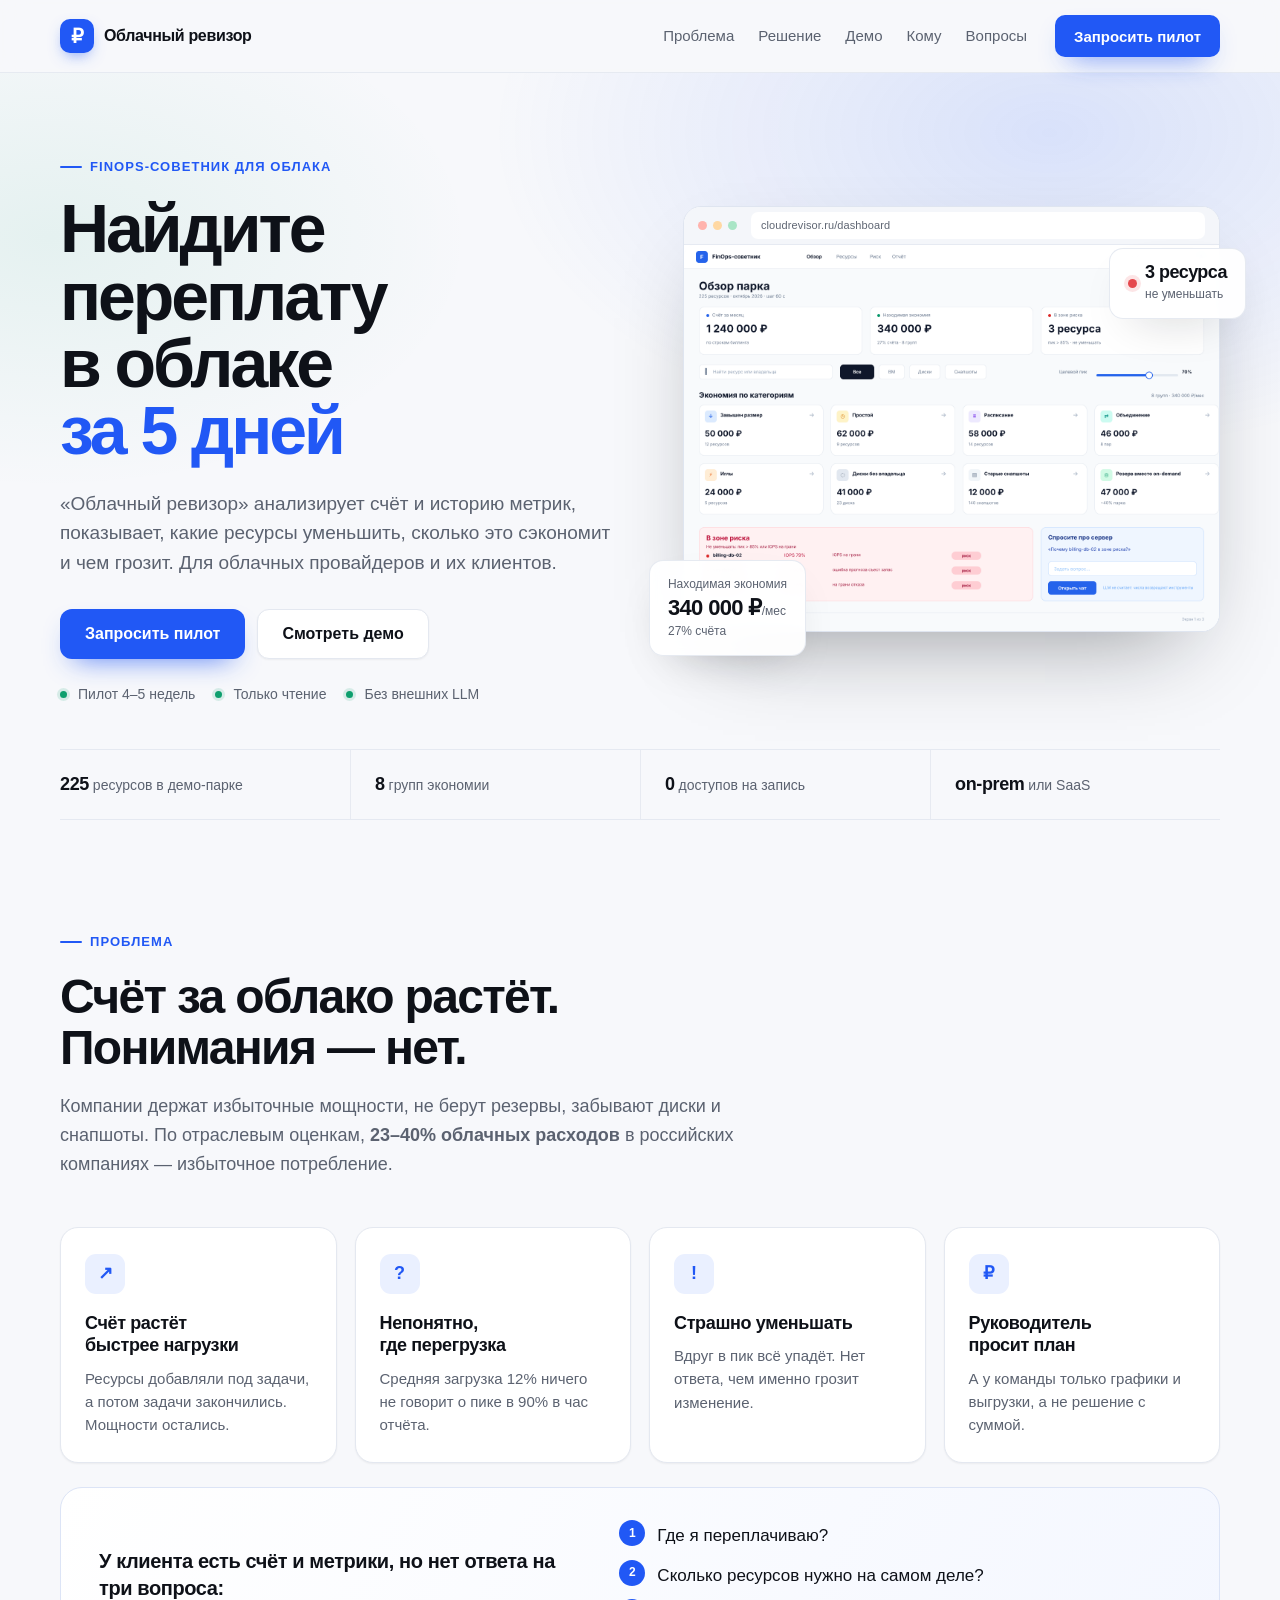
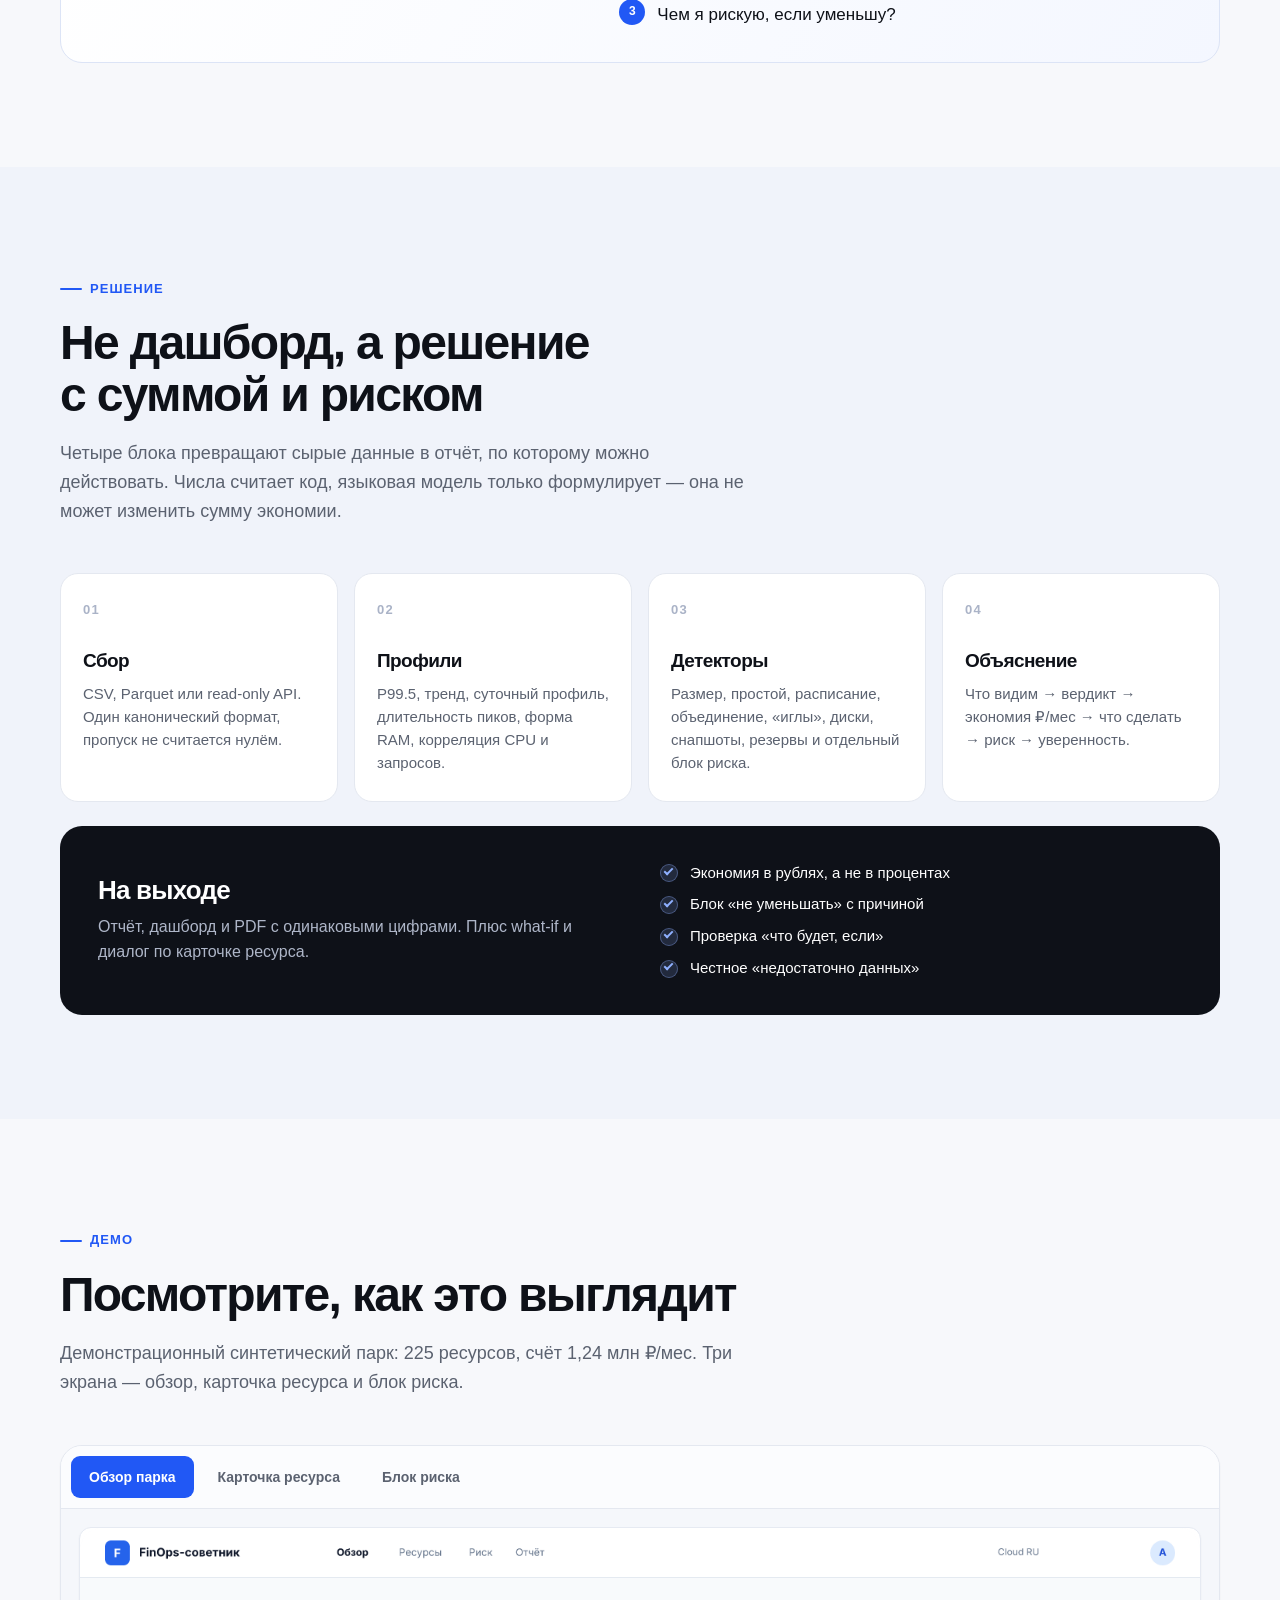
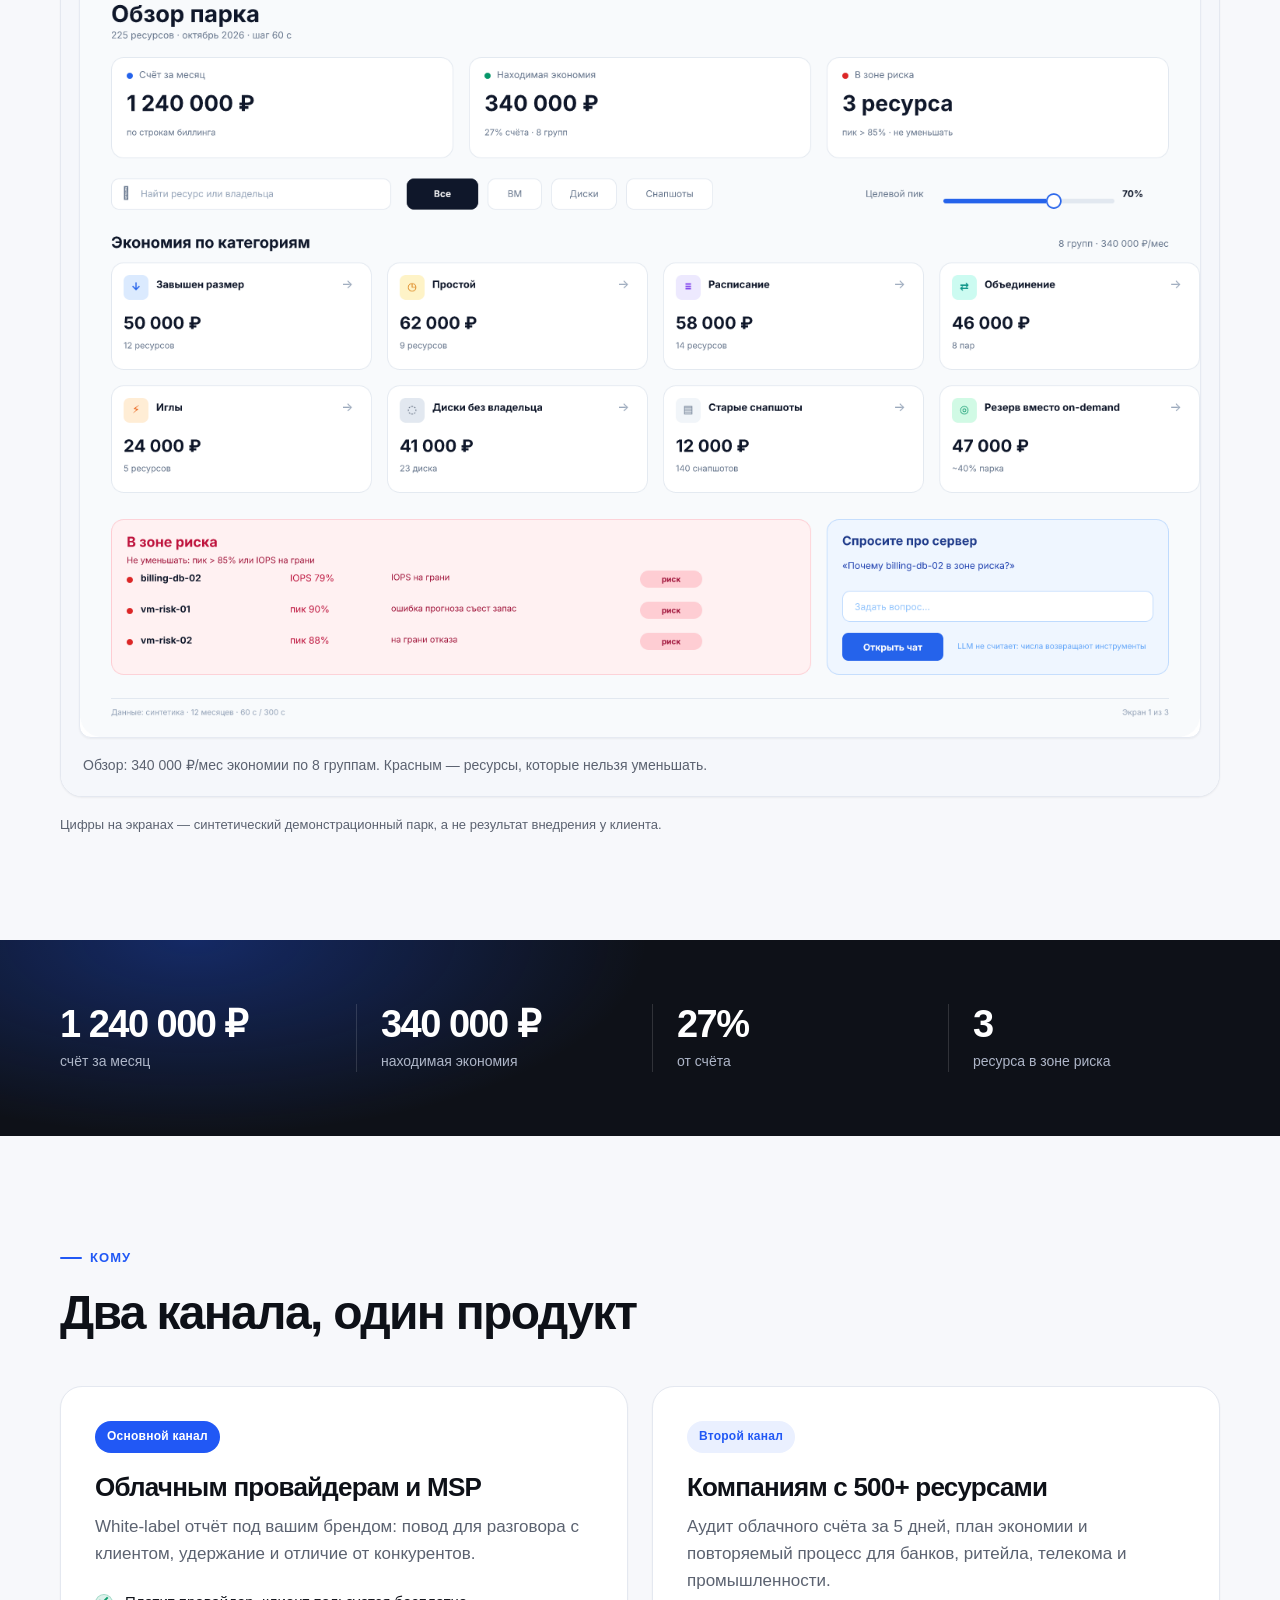
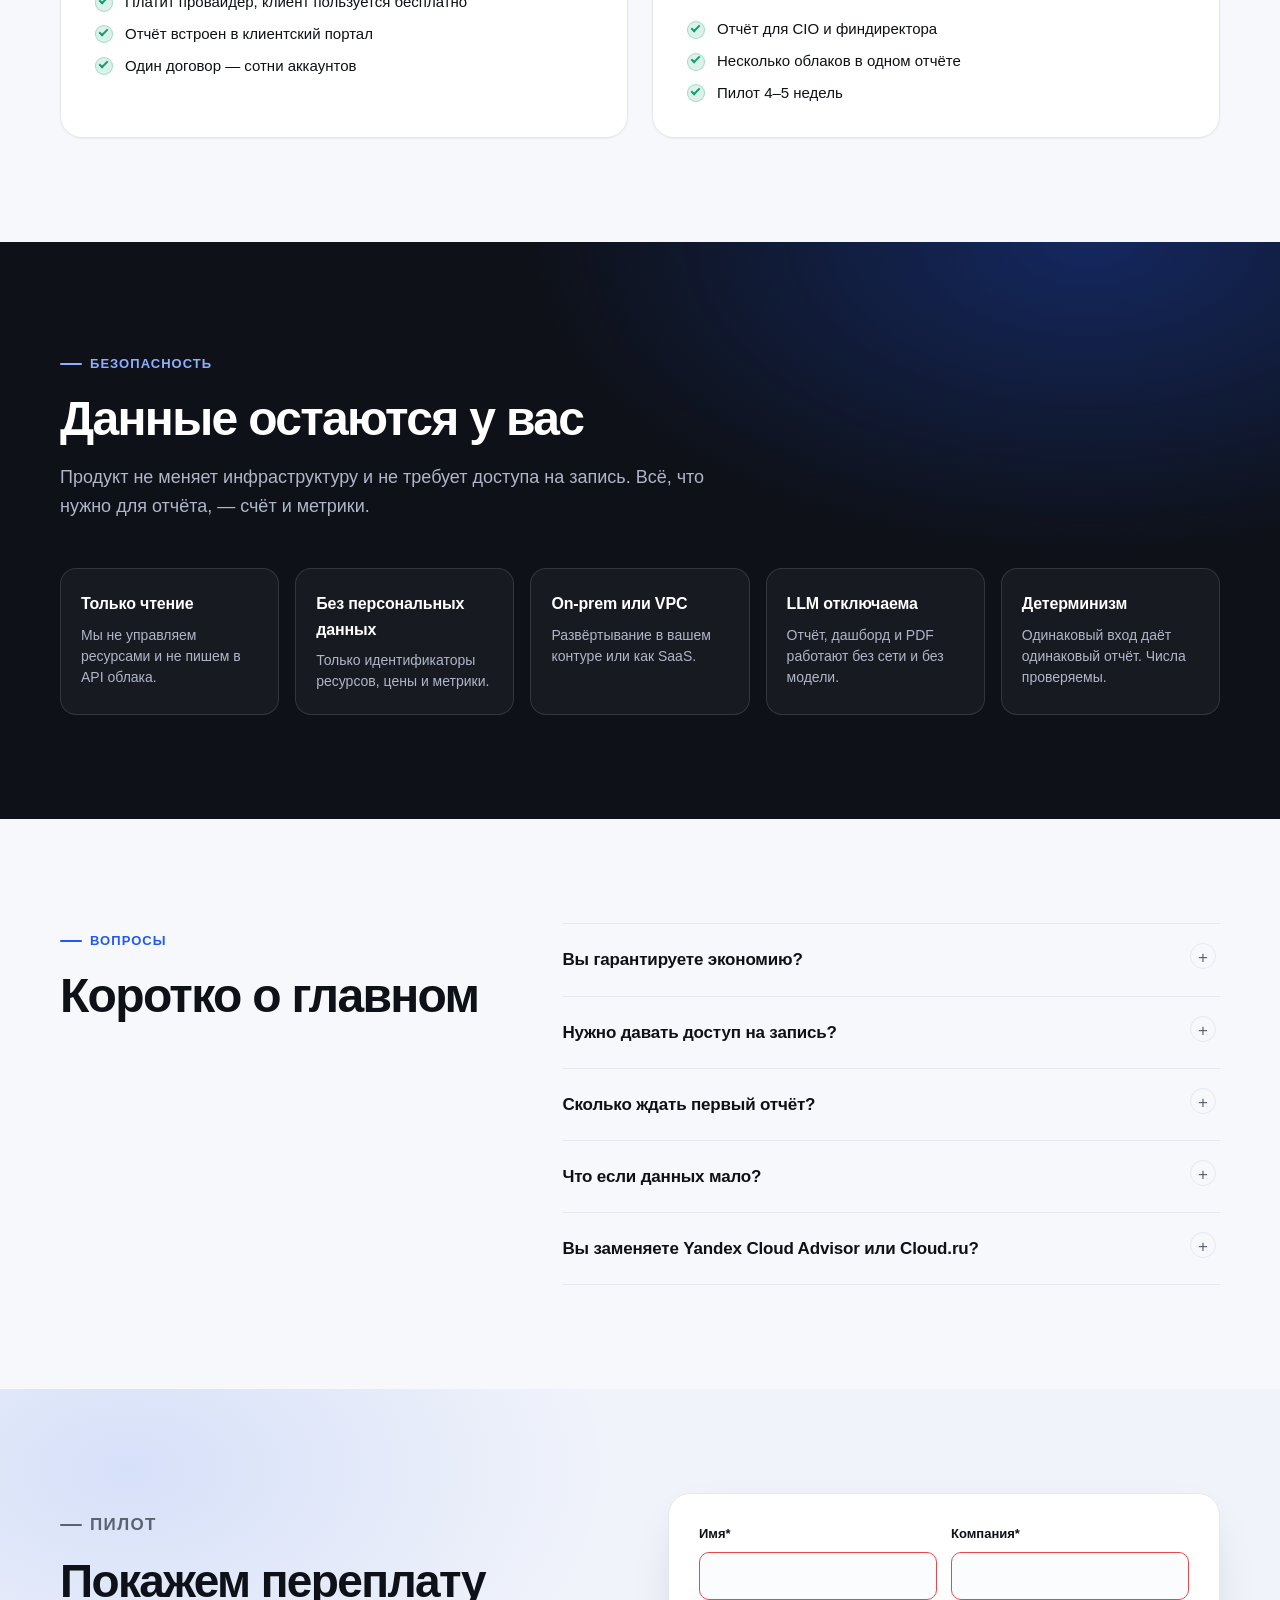
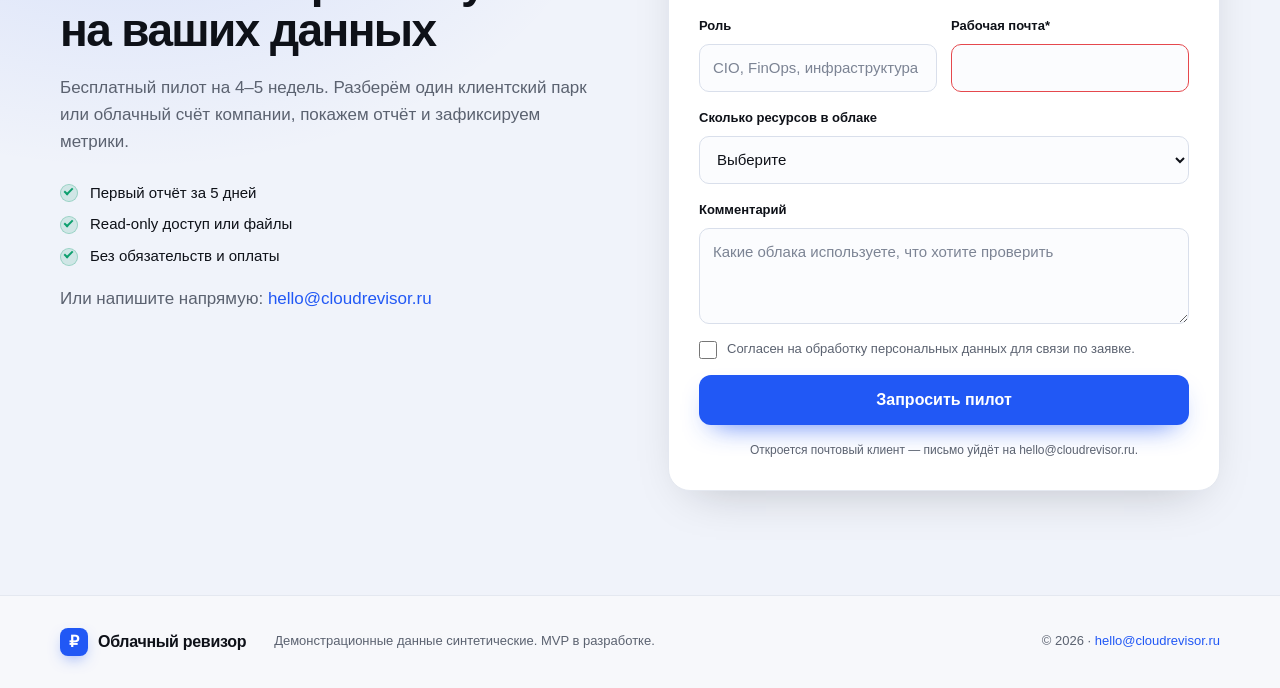
==== index.html @ 3484a67c "Publish CloudReview landing" ====
<!doctype html>
<html lang="ru">
<head>
  <meta charset="utf-8">
  <meta name="viewport" content="width=device-width, initial-scale=1">
  <title>Облачный ревизор — находим переплату в облаке за 5 дней</title>
  <meta name="description" content="FinOps-советник анализирует счёт и метрики: что уменьшить, сколько сэкономить и чем рискнуть. White-label для облачных провайдеров, аудит для компаний.">
  <meta name="theme-color" content="#2158F5">
  <meta property="og:type" content="website">
  <meta property="og:title" content="Облачный ревизор — переплата в облаке за 5 дней">
  <meta property="og:description" content="Анализируем счёт и метрики, показываем, какие ресурсы уменьшить, сколько это сэкономит и чем грозит.">
  <meta property="og:image" content="assets/dashboard.png">
  <meta property="og:locale" content="ru_RU">
  <link rel="icon" href="data:image/svg+xml,%3Csvg xmlns='http://www.w3.org/2000/svg' viewBox='0 0 64 64'%3E%3Crect width='64' height='64' rx='16' fill='%232158F5'/%3E%3Ctext x='32' y='45' font-family='Arial,sans-serif' font-size='38' font-weight='700' fill='white' text-anchor='middle'%3E%E2%82%BD%3C/text%3E%3C/svg%3E">
  <script>document.documentElement.classList.add("js");</script>
  <link rel="stylesheet" href="styles.css">
</head>
<body>
  <a class="skip" href="#main">Перейти к содержанию</a>

  <header class="header">
    <div class="container header__inner">
      <a class="brand" href="#top" aria-label="Облачный ревизор — на главную">
        <span class="brand__mark" aria-hidden="true">₽</span>
        <span class="brand__name">Облачный ревизор</span>
      </a>

      <nav class="nav" id="nav" aria-label="Основная навигация">
        <a href="#problem">Проблема</a>
        <a href="#solution">Решение</a>
        <a href="#demo">Демо</a>
        <a href="#who">Кому</a>
        <a href="#faq">Вопросы</a>
      </nav>

      <div class="header__actions">
        <a class="btn btn--primary btn--sm" href="#pilot">Запросить пилот</a>
        <button class="burger" type="button" aria-label="Открыть меню" aria-expanded="false" aria-controls="nav">
          <span></span><span></span><span></span>
        </button>
      </div>
    </div>
  </header>

  <main id="main">
    <section class="hero" id="top">
      <div class="container hero__grid">
        <div class="hero__copy reveal">
          <p class="eyebrow">FinOps-советник для облака</p>
          <h1>Найдите переплату в&nbsp;облаке <span class="accent">за 5 дней</span></h1>
          <p class="lead">«Облачный ревизор» анализирует счёт и историю метрик, показывает, какие ресурсы уменьшить, сколько это сэкономит и чем грозит. Для облачных провайдеров и их клиентов.</p>
          <div class="hero__actions">
            <a class="btn btn--primary" href="#pilot">Запросить пилот</a>
            <a class="btn btn--ghost" href="#demo">Смотреть демо</a>
          </div>
          <ul class="hero__meta">
            <li>Пилот 4–5 недель</li>
            <li>Только чтение</li>
            <li>Без внешних LLM</li>
          </ul>
        </div>

        <div class="hero__visual reveal">
          <div class="browser">
            <div class="browser__bar">
              <span class="browser__dots" aria-hidden="true"><i></i><i></i><i></i></span>
              <span class="browser__url">cloudrevisor.ru/dashboard</span>
            </div>
            <img src="assets/dashboard.png" alt="Дашборд: счёт 1 240 000 ₽, находимая экономия 340 000 ₽, 8 групп, 3 ресурса в зоне риска" width="1440" height="1040" fetchpriority="high">
          </div>
          <div class="float float--save" aria-hidden="true">
            <span>Находимая экономия</span>
            <strong>340 000 ₽<small>/мес</small></strong>
            <small>27% счёта</small>
          </div>
          <div class="float float--risk" aria-hidden="true">
            <span class="dot"></span>
            <strong>3 ресурса</strong>
            <small>не уменьшать</small>
          </div>
        </div>
      </div>

      <div class="container">
        <ul class="trust reveal">
          <li><strong>225</strong> ресурсов в демо-парке</li>
          <li><strong>8</strong> групп экономии</li>
          <li><strong>0</strong> доступов на запись</li>
          <li><strong>on-prem</strong> или SaaS</li>
        </ul>
      </div>
    </section>

    <section class="section" id="problem">
      <div class="container">
        <div class="section__head reveal">
          <p class="eyebrow">Проблема</p>
          <h2>Счёт за облако растёт. Понимания — нет.</h2>
          <p class="section__lead">Компании держат избыточные мощности, не берут резервы, забывают диски и снапшоты. По отраслевым оценкам, <strong>23–40% облачных расходов</strong> в российских компаниях — избыточное потребление.</p>
        </div>

        <div class="grid grid--4">
          <article class="card reveal">
            <span class="card__icon" aria-hidden="true">↗</span>
            <h3>Счёт растёт быстрее нагрузки</h3>
            <p>Ресурсы добавляли под задачи, а потом задачи закончились. Мощности остались.</p>
          </article>
          <article class="card reveal">
            <span class="card__icon" aria-hidden="true">?</span>
            <h3>Непонятно, где перегрузка</h3>
            <p>Средняя загрузка 12% ничего не говорит о пике в 90% в час отчёта.</p>
          </article>
          <article class="card reveal">
            <span class="card__icon" aria-hidden="true">!</span>
            <h3>Страшно уменьшать</h3>
            <p>Вдруг в пик всё упадёт. Нет ответа, чем именно грозит изменение.</p>
          </article>
          <article class="card reveal">
            <span class="card__icon" aria-hidden="true">₽</span>
            <h3>Руководитель просит план</h3>
            <p>А у команды только графики и выгрузки, а не решение с суммой.</p>
          </article>
        </div>

        <aside class="callout reveal">
          <p>У клиента есть счёт и метрики, но нет ответа на три вопроса:</p>
          <ol>
            <li>Где я переплачиваю?</li>
            <li>Сколько ресурсов нужно на самом деле?</li>
            <li>Чем я рискую, если уменьшу?</li>
          </ol>
        </aside>
      </div>
    </section>

    <section class="section section--tint" id="solution">
      <div class="container">
        <div class="section__head reveal">
          <p class="eyebrow">Решение</p>
          <h2>Не дашборд, а решение с суммой и риском</h2>
          <p class="section__lead">Четыре блока превращают сырые данные в отчёт, по которому можно действовать. Числа считает код, языковая модель только формулирует — она не может изменить сумму экономии.</p>
        </div>

        <ol class="flow">
          <li class="flow__item reveal">
            <span class="flow__num">01</span>
            <h3>Сбор</h3>
            <p>CSV, Parquet или read-only API. Один канонический формат, пропуск не считается нулём.</p>
          </li>
          <li class="flow__item reveal">
            <span class="flow__num">02</span>
            <h3>Профили</h3>
            <p>P99.5, тренд, суточный профиль, длительность пиков, форма RAM, корреляция CPU и запросов.</p>
          </li>
          <li class="flow__item reveal">
            <span class="flow__num">03</span>
            <h3>Детекторы</h3>
            <p>Размер, простой, расписание, объединение, «иглы», диски, снапшоты, резервы и отдельный блок риска.</p>
          </li>
          <li class="flow__item reveal">
            <span class="flow__num">04</span>
            <h3>Объяснение</h3>
            <p>Что видим → вердикт → экономия ₽/мес → что сделать → риск → уверенность.</p>
          </li>
        </ol>

        <div class="outcome reveal">
          <div>
            <h3>На выходе</h3>
            <p>Отчёт, дашборд и PDF с одинаковыми цифрами. Плюс what-if и диалог по карточке ресурса.</p>
          </div>
          <ul class="ticks">
            <li>Экономия в рублях, а не в процентах</li>
            <li>Блок «не уменьшать» с причиной</li>
            <li>Проверка «что будет, если»</li>
            <li>Честное «недостаточно данных»</li>
          </ul>
        </div>
      </div>
    </section>

    <section class="section" id="demo">
      <div class="container">
        <div class="section__head reveal">
          <p class="eyebrow">Демо</p>
          <h2>Посмотрите, как это выглядит</h2>
          <p class="section__lead">Демонстрационный синтетический парк: 225 ресурсов, счёт 1,24 млн ₽/мес. Три экрана — обзор, карточка ресурса и блок риска.</p>
        </div>

        <div class="tabs reveal">
          <div class="tabs__list" role="tablist" aria-label="Экраны демо">
            <button class="tabs__btn is-active" type="button" role="tab" aria-selected="true" aria-controls="panel-dashboard" id="tab-dashboard">Обзор парка</button>
            <button class="tabs__btn" type="button" role="tab" aria-selected="false" aria-controls="panel-card" id="tab-card" tabindex="-1">Карточка ресурса</button>
            <button class="tabs__btn" type="button" role="tab" aria-selected="false" aria-controls="panel-risk" id="tab-risk" tabindex="-1">Блок риска</button>
          </div>

          <div class="tabs__panel is-active" role="tabpanel" id="panel-dashboard" aria-labelledby="tab-dashboard">
            <img src="assets/dashboard.png" alt="Обзор парка: счёт, экономия по 8 категориям и зона риска" width="1440" height="1040">
            <p class="tabs__caption">Обзор: 340 000 ₽/мес экономии по 8 группам. Красным — ресурсы, которые нельзя уменьшать.</p>
          </div>
          <div class="tabs__panel" role="tabpanel" id="panel-card" aria-labelledby="tab-card" hidden>
            <img class="tabs__img--portrait" src="assets/resource-card.png" alt="Карточка ресурса: график загрузки, вердикт, экономия и проверка" width="720" height="1040">
            <p class="tabs__caption">Карточка: почему ресурс можно уменьшить, сколько это даст и что проверить перед изменением.</p>
          </div>
          <div class="tabs__panel" role="tabpanel" id="panel-risk" aria-labelledby="tab-risk" hidden>
            <img class="tabs__img--portrait" src="assets/risk.png" alt="Блок риска: три ресурса, которые нельзя уменьшать, с причинами" width="720" height="520">
            <p class="tabs__caption">Блок риска: три ресурса, которые трогать нельзя, и причина для каждого.</p>
          </div>
        </div>

        <p class="note reveal">Цифры на экранах — синтетический демонстрационный парк, а не результат внедрения у клиента.</p>
      </div>
    </section>

    <section class="stats" aria-label="Ключевые цифры демо-парка">
      <div class="container stats__grid">
        <div class="stat reveal"><strong>1 240 000 ₽</strong><span>счёт за месяц</span></div>
        <div class="stat reveal"><strong>340 000 ₽</strong><span>находимая экономия</span></div>
        <div class="stat reveal"><strong>27%</strong><span>от счёта</span></div>
        <div class="stat reveal"><strong>3</strong><span>ресурса в зоне риска</span></div>
      </div>
    </section>

    <section class="section" id="who">
      <div class="container">
        <div class="section__head reveal">
          <p class="eyebrow">Кому</p>
          <h2>Два канала, один продукт</h2>
        </div>

        <div class="grid grid--2">
          <article class="audience reveal">
            <span class="badge">Основной канал</span>
            <h3>Облачным провайдерам и MSP</h3>
            <p>White-label отчёт под вашим брендом: повод для разговора с клиентом, удержание и отличие от конкурентов.</p>
            <ul class="ticks">
              <li>Платит провайдер, клиент пользуется бесплатно</li>
              <li>Отчёт встроен в клиентский портал</li>
              <li>Один договор — сотни аккаунтов</li>
            </ul>
          </article>
          <article class="audience reveal">
            <span class="badge badge--soft">Второй канал</span>
            <h3>Компаниям с 500+ ресурсами</h3>
            <p>Аудит облачного счёта за 5 дней, план экономии и повторяемый процесс для банков, ритейла, телекома и промышленности.</p>
            <ul class="ticks">
              <li>Отчёт для CIO и финдиректора</li>
              <li>Несколько облаков в одном отчёте</li>
              <li>Пилот 4–5 недель</li>
            </ul>
          </article>
        </div>
      </div>
    </section>

    <section class="section section--dark" id="security">
      <div class="container">
        <div class="section__head reveal">
          <p class="eyebrow eyebrow--light">Безопасность</p>
          <h2>Данные остаются у вас</h2>
          <p class="section__lead">Продукт не меняет инфраструктуру и не требует доступа на запись. Всё, что нужно для отчёта, — счёт и метрики.</p>
        </div>
        <ul class="security">
          <li class="reveal"><strong>Только чтение</strong><span>Мы не управляем ресурсами и не пишем в API облака.</span></li>
          <li class="reveal"><strong>Без персональных данных</strong><span>Только идентификаторы ресурсов, цены и метрики.</span></li>
          <li class="reveal"><strong>On-prem или VPC</strong><span>Развёртывание в вашем контуре или как SaaS.</span></li>
          <li class="reveal"><strong>LLM отключаема</strong><span>Отчёт, дашборд и PDF работают без сети и без модели.</span></li>
          <li class="reveal"><strong>Детерминизм</strong><span>Одинаковый вход даёт одинаковый отчёт. Числа проверяемы.</span></li>
        </ul>
      </div>
    </section>

    <section class="section" id="faq">
      <div class="container faq">
        <div class="section__head reveal">
          <p class="eyebrow">Вопросы</p>
          <h2>Коротко о главном</h2>
        </div>
        <div class="faq__list">
          <details class="reveal">
            <summary>Вы гарантируете экономию?</summary>
            <p>Нет. Мы находим и обосновываем экономию, а решение и внедрение остаются за вами. На пилоте фиксируем, сколько рекомендаций реально внедрено.</p>
          </details>
          <details class="reveal">
            <summary>Нужно давать доступ на запись?</summary>
            <p>Нет. Минимальный пакет — счёт за 3+ месяца, CPU и RAM с шагом 5 минут за 30 дней, цены и часовой пояс. Доступ только на чтение.</p>
          </details>
          <details class="reveal">
            <summary>Сколько ждать первый отчёт?</summary>
            <p>5 рабочих дней после получения данных. Пилот с проверкой рекомендаций — 4–5 недель.</p>
          </details>
          <details class="reveal">
            <summary>Что если данных мало?</summary>
            <p>Система честно скажет «недостаточно данных» и запросит конкретные срезы. Пустой отчёт с красивыми цифрами мы не выдаём.</p>
          </details>
          <details class="reveal">
            <summary>Вы заменяете Yandex Cloud Advisor или Cloud.ru?</summary>
            <p>Нет. Мы работаем поверх нативных инструментов, умеем несколько облаков и отдаём провайдеру white-label слой решений.</p>
          </details>
        </div>
      </div>
    </section>

    <section class="section section--cta" id="pilot">
      <div class="container cta">
        <div class="cta__copy reveal">
          <p class="eyebrow">Пилот</p>
          <h2>Покажем переплату на ваших данных</h2>
          <p>Бесплатный пилот на 4–5 недель. Разберём один клиентский парк или облачный счёт компании, покажем отчёт и зафиксируем метрики.</p>
          <ul class="ticks">
            <li>Первый отчёт за 5 дней</li>
            <li>Read-only доступ или файлы</li>
            <li>Без обязательств и оплаты</li>
          </ul>
          <p class="cta__direct">Или напишите напрямую: <a href="mailto:hello@cloudrevisor.ru">hello@cloudrevisor.ru</a></p>
        </div>

        <form class="form reveal" id="pilot-form" novalidate>
          <div class="form__row">
            <label class="field">
              <span>Имя*</span>
              <input type="text" name="name" autocomplete="name" required>
            </label>
            <label class="field">
              <span>Компания*</span>
              <input type="text" name="company" autocomplete="organization" required>
            </label>
          </div>
          <div class="form__row">
            <label class="field">
              <span>Роль</span>
              <input type="text" name="role" autocomplete="organization-title" placeholder="CIO, FinOps, инфраструктура">
            </label>
            <label class="field">
              <span>Рабочая почта*</span>
              <input type="email" name="email" autocomplete="email" required>
            </label>
          </div>
          <label class="field">
            <span>Сколько ресурсов в облаке</span>
            <select name="resources">
              <option value="">Выберите</option>
              <option>до 100</option>
              <option>100–500</option>
              <option>500–2000</option>
              <option>2000+</option>
            </select>
          </label>
          <label class="field">
            <span>Комментарий</span>
            <textarea name="comment" rows="3" placeholder="Какие облака используете, что хотите проверить"></textarea>
          </label>
          <label class="consent">
            <input type="checkbox" name="consent" required>
            <span>Согласен на обработку персональных данных для связи по заявке.</span>
          </label>
          <button class="btn btn--primary btn--wide" type="submit">Запросить пилот</button>
          <p class="form__note" id="form-note" role="status">Откроется почтовый клиент — письмо уйдёт на hello@cloudrevisor.ru.</p>
        </form>
      </div>
    </section>
  </main>

  <footer class="footer">
    <div class="container footer__inner">
      <a class="brand brand--footer" href="#top">
        <span class="brand__mark" aria-hidden="true">₽</span>
        <span class="brand__name">Облачный ревизор</span>
      </a>
      <p class="footer__note">Демонстрационные данные синтетические. MVP в разработке.</p>
      <p class="footer__copy">© 2026 · <a href="mailto:hello@cloudrevisor.ru">hello@cloudrevisor.ru</a></p>
    </div>
  </footer>

  <script src="app.js" defer></script>
</body>
</html>
---- styles.css ----
:root {
  --blue: #2158f5;
  --blue-2: #1743c4;
  --blue-soft: #eaf0ff;
  --ink: #0e1118;
  --muted: #5b6270;
  --line: #e4e8f0;
  --bg: #f7f8fb;
  --surface: #ffffff;
  --green: #0e9f6e;
  --red: #e5484d;
  --amber: #f5a524;
  --radius: 18px;
  --shadow-sm: 0 1px 2px rgba(14, 17, 24, 0.05);
  --shadow: 0 18px 48px -24px rgba(14, 17, 24, 0.28);
  --shadow-lg: 0 40px 90px -40px rgba(14, 17, 24, 0.45);
  --container: 1160px;
}

*,
*::before,
*::after {
  box-sizing: border-box;
}

html {
  scroll-behavior: smooth;
  scroll-padding-top: 92px;
}

body {
  margin: 0;
  background: var(--bg);
  color: var(--ink);
  font-family: "Inter", -apple-system, BlinkMacSystemFont, "Segoe UI", Roboto, "Helvetica Neue", Arial, sans-serif;
  font-size: 17px;
  line-height: 1.6;
  -webkit-font-smoothing: antialiased;
  text-rendering: optimizeLegibility;
}

img {
  max-width: 100%;
  height: auto;
  display: block;
}

a {
  color: var(--blue);
  text-decoration: none;
}

a:hover {
  text-decoration: underline;
}

h1,
h2,
h3 {
  margin: 0;
  font-weight: 700;
  letter-spacing: -0.03em;
  line-height: 1.08;
  text-wrap: balance;
}

p {
  margin: 0;
}

ul,
ol {
  margin: 0;
  padding: 0;
  list-style: none;
}

.container {
  width: min(var(--container), calc(100% - 48px));
  margin-inline: auto;
}

.skip {
  position: absolute;
  left: -9999px;
  top: 12px;
  z-index: 100;
  padding: 10px 16px;
  background: var(--ink);
  color: #fff;
  border-radius: 10px;
}

.skip:focus {
  left: 12px;
}

/* Header */

.header {
  position: sticky;
  top: 0;
  z-index: 50;
  background: rgba(247, 248, 251, 0.82);
  border-bottom: 1px solid rgba(228, 232, 240, 0.9);
  backdrop-filter: blur(14px);
  -webkit-backdrop-filter: blur(14px);
}

.header__inner {
  display: flex;
  align-items: center;
  gap: 28px;
  min-height: 72px;
}

.header.is-scrolled {
  background: rgba(247, 248, 251, 0.96);
  box-shadow: 0 10px 30px -26px rgba(14, 17, 24, 0.5);
}

.brand {
  display: inline-flex;
  align-items: center;
  gap: 10px;
  color: var(--ink);
  font-weight: 700;
  letter-spacing: -0.02em;
  white-space: nowrap;
}

.brand:hover {
  text-decoration: none;
}

.brand__mark {
  display: grid;
  place-items: center;
  width: 34px;
  height: 34px;
  border-radius: 10px;
  background: var(--blue);
  color: #fff;
  font-size: 20px;
  font-weight: 700;
  line-height: 1;
  box-shadow: 0 6px 16px -6px rgba(33, 88, 245, 0.7);
}

.brand__name {
  font-size: 16px;
}

.nav {
  display: flex;
  align-items: center;
  gap: 24px;
  margin-left: auto;
  font-size: 15px;
}

.nav a {
  color: var(--muted);
  font-weight: 500;
}

.nav a:hover {
  color: var(--ink);
  text-decoration: none;
}

.header__actions {
  display: flex;
  align-items: center;
  gap: 12px;
}

.burger {
  display: none;
  width: 42px;
  height: 42px;
  padding: 11px 10px;
  border: 1px solid var(--line);
  border-radius: 11px;
  background: var(--surface);
  cursor: pointer;
}

.burger span {
  display: block;
  height: 2px;
  margin: 4px 0;
  background: var(--ink);
  border-radius: 2px;
  transition: transform 0.2s ease, opacity 0.2s ease;
}

.burger[aria-expanded="true"] span:nth-child(1) {
  transform: translateY(6px) rotate(45deg);
}

.burger[aria-expanded="true"] span:nth-child(2) {
  opacity: 0;
}

.burger[aria-expanded="true"] span:nth-child(3) {
  transform: translateY(-6px) rotate(-45deg);
}

/* Buttons */

.btn {
  display: inline-flex;
  align-items: center;
  justify-content: center;
  gap: 8px;
  min-height: 50px;
  padding: 0 24px;
  border: 1px solid transparent;
  border-radius: 12px;
  font: inherit;
  font-weight: 600;
  font-size: 16px;
  line-height: 1;
  cursor: pointer;
  transition: transform 0.15s ease, background 0.15s ease, box-shadow 0.15s ease, border-color 0.15s ease;
}

.btn:hover {
  text-decoration: none;
  transform: translateY(-1px);
}

.btn:active {
  transform: translateY(0);
}

.btn--primary {
  background: var(--blue);
  color: #fff;
  box-shadow: 0 12px 28px -14px rgba(33, 88, 245, 0.9);
}

.btn--primary:hover {
  background: var(--blue-2);
}

.btn--ghost {
  background: var(--surface);
  border-color: var(--line);
  color: var(--ink);
  box-shadow: var(--shadow-sm);
}

.btn--ghost:hover {
  border-color: #c9d1e2;
}

.btn--sm {
  min-height: 42px;
  padding: 0 18px;
  font-size: 15px;
  border-radius: 10px;
}

.btn--wide {
  width: 100%;
}

/* Hero */

.hero {
  position: relative;
  overflow: hidden;
  padding: 76px 0 0;
  background:
    radial-gradient(900px 520px at 82% 8%, rgba(33, 88, 245, 0.14), transparent 62%),
    radial-gradient(700px 420px at 4% 22%, rgba(14, 159, 110, 0.08), transparent 60%);
}

.hero__grid {
  display: grid;
  grid-template-columns: 1.02fr 0.98fr;
  gap: 64px;
  align-items: center;
}

.eyebrow {
  display: inline-flex;
  align-items: center;
  gap: 8px;
  margin-bottom: 18px;
  color: var(--blue);
  font-size: 13px;
  font-weight: 700;
  letter-spacing: 0.08em;
  text-transform: uppercase;
}

.eyebrow::before {
  content: "";
  width: 22px;
  height: 2px;
  background: currentColor;
  border-radius: 2px;
}

.eyebrow--light {
  color: #8fb0ff;
}

.hero h1 {
  font-size: clamp(42px, 5.6vw, 68px);
  letter-spacing: -0.045em;
  line-height: 0.99;
}

.accent {
  color: var(--blue);
}

.lead {
  max-width: 560px;
  margin-top: 24px;
  color: var(--muted);
  font-size: 19px;
  line-height: 1.55;
}

.hero__actions {
  display: flex;
  flex-wrap: wrap;
  gap: 12px;
  margin-top: 32px;
}

.hero__meta {
  display: flex;
  flex-wrap: wrap;
  gap: 8px 20px;
  margin-top: 24px;
  color: var(--muted);
  font-size: 14px;
}

.hero__meta li {
  position: relative;
  padding-left: 18px;
}

.hero__meta li::before {
  content: "";
  position: absolute;
  left: 0;
  top: 0.55em;
  width: 7px;
  height: 7px;
  border-radius: 50%;
  background: var(--green);
  box-shadow: 0 0 0 3px rgba(14, 159, 110, 0.14);
}

.hero__visual {
  position: relative;
  padding: 12px 0 28px;
}

.browser {
  position: relative;
  overflow: hidden;
  border: 1px solid #dfe5f0;
  border-radius: 18px;
  background: #fff;
  box-shadow: var(--shadow-lg);
}

.browser__bar {
  display: flex;
  align-items: center;
  gap: 14px;
  height: 38px;
  padding: 0 14px;
  background: #f4f6fa;
  border-bottom: 1px solid #e6eaf2;
}

.browser__dots {
  display: flex;
  gap: 6px;
}

.browser__dots i {
  width: 9px;
  height: 9px;
  border-radius: 50%;
  background: #d5dbe8;
}

.browser__dots i:first-child {
  background: #ffb3ad;
}

.browser__dots i:nth-child(2) {
  background: #ffd8a3;
}

.browser__dots i:nth-child(3) {
  background: #a9e5c6;
}

.browser__url {
  flex: 1;
  padding: 5px 10px;
  border-radius: 7px;
  background: #fff;
  color: #5f6673;
  font-size: 11px;
  letter-spacing: 0.01em;
}

.browser img {
  width: 100%;
}

.float {
  position: absolute;
  display: grid;
  gap: 2px;
  padding: 14px 18px;
  border: 1px solid rgba(228, 232, 240, 0.9);
  border-radius: 14px;
  background: rgba(255, 255, 255, 0.94);
  box-shadow: var(--shadow);
  backdrop-filter: blur(8px);
  animation: float 7s ease-in-out infinite;
}

.float span {
  color: var(--muted);
  font-size: 12px;
  font-weight: 500;
}

.float strong {
  font-size: 22px;
  letter-spacing: -0.03em;
  line-height: 1.1;
}

.float strong small {
  color: var(--muted);
  font-size: 12px;
  font-weight: 500;
  letter-spacing: 0;
}

.float > small {
  color: var(--muted);
  font-size: 12px;
}

.float--save {
  left: -34px;
  bottom: 4px;
}

.float--risk {
  top: 54px;
  right: -26px;
  grid-template-columns: auto 1fr;
  align-items: center;
  gap: 2px 8px;
  animation-delay: -3.5s;
}

.float--risk .dot {
  grid-row: span 2;
  width: 9px;
  height: 9px;
  border-radius: 50%;
  background: var(--red);
  box-shadow: 0 0 0 4px rgba(229, 72, 77, 0.14);
}

.float--risk strong {
  font-size: 18px;
}

@keyframes float {
  0%,
  100% {
    transform: translateY(0);
  }
  50% {
    transform: translateY(-9px);
  }
}

.trust {
  display: grid;
  grid-template-columns: repeat(4, 1fr);
  margin-top: 44px;
  border-top: 1px solid rgba(228, 232, 240, 0.9);
  border-bottom: 1px solid rgba(228, 232, 240, 0.9);
}

.trust li {
  padding: 20px 20px 20px 0;
  color: var(--muted);
  font-size: 14px;
}

.trust li + li {
  padding-left: 24px;
  border-left: 1px solid rgba(228, 232, 240, 0.9);
}

.trust strong {
  color: var(--ink);
  font-size: 18px;
  letter-spacing: -0.02em;
}

/* Sections */

.section {
  padding: 104px 0;
}

.section--tint {
  background: #f0f3fa;
}

.section__head {
  max-width: 760px;
  margin-bottom: 48px;
}

.section__head h2 {
  font-size: clamp(32px, 4vw, 48px);
  letter-spacing: -0.035em;
}

.section__lead {
  max-width: 700px;
  margin-top: 18px;
  color: var(--muted);
  font-size: 18px;
}

.grid {
  display: grid;
  gap: 18px;
}

.grid--4 {
  grid-template-columns: repeat(4, 1fr);
}

.grid--2 {
  grid-template-columns: repeat(2, 1fr);
  gap: 24px;
}

.card {
  padding: 26px 24px;
  border: 1px solid var(--line);
  border-radius: var(--radius);
  background: var(--surface);
  box-shadow: var(--shadow-sm);
}

.card__icon {
  display: grid;
  place-items: center;
  width: 40px;
  height: 40px;
  margin-bottom: 18px;
  border-radius: 11px;
  background: var(--blue-soft);
  color: var(--blue);
  font-size: 18px;
  font-weight: 700;
}

.card h3 {
  font-size: 18px;
  letter-spacing: -0.02em;
  line-height: 1.25;
}

.card p {
  margin-top: 10px;
  color: var(--muted);
  font-size: 15px;
  line-height: 1.55;
}

.callout {
  display: grid;
  grid-template-columns: 1fr 1.15fr;
  gap: 32px;
  align-items: center;
  margin-top: 24px;
  padding: 34px 38px;
  border: 1px solid #dce4f6;
  border-radius: 22px;
  background: linear-gradient(120deg, #fff 0%, #f4f7ff 100%);
}

.callout p {
  font-size: 20px;
  font-weight: 600;
  letter-spacing: -0.02em;
  line-height: 1.35;
}

.callout ol {
  display: grid;
  gap: 12px;
  counter-reset: q;
}

.callout li {
  position: relative;
  padding-left: 38px;
  color: var(--ink);
  font-size: 17px;
}

.callout li::before {
  counter-increment: q;
  content: counter(q);
  position: absolute;
  left: 0;
  top: -2px;
  display: grid;
  place-items: center;
  width: 26px;
  height: 26px;
  border-radius: 50%;
  background: var(--blue);
  color: #fff;
  font-size: 12px;
  font-weight: 700;
}

/* Flow */

.flow {
  display: grid;
  grid-template-columns: repeat(4, 1fr);
  gap: 16px;
  counter-reset: step;
}

.flow__item {
  position: relative;
  padding: 26px 22px;
  border: 1px solid var(--line);
  border-radius: var(--radius);
  background: var(--surface);
}

.flow__num {
  display: block;
  margin-bottom: 30px;
  color: #aab3c7;
  font-size: 13px;
  font-weight: 700;
  letter-spacing: 0.1em;
}

.flow__item h3 {
  font-size: 19px;
}

.flow__item p {
  margin-top: 10px;
  color: var(--muted);
  font-size: 15px;
  line-height: 1.55;
}

.outcome {
  display: grid;
  grid-template-columns: 1fr 1fr;
  gap: 40px;
  align-items: center;
  margin-top: 24px;
  padding: 36px 38px;
  border-radius: 22px;
  background: var(--ink);
  color: #fff;
}

.outcome h3 {
  font-size: 26px;
}

.outcome p {
  margin-top: 10px;
  color: #aeb6c8;
  font-size: 16px;
}

.ticks {
  display: grid;
  gap: 10px;
}

.ticks li {
  position: relative;
  padding-left: 30px;
  font-size: 15px;
  line-height: 1.45;
}

.ticks li::before {
  content: "";
  position: absolute;
  left: 0;
  top: 0.18em;
  width: 18px;
  height: 18px;
  border-radius: 50%;
  background: rgba(14, 159, 110, 0.14);
  box-shadow: inset 0 0 0 1px rgba(14, 159, 110, 0.28);
}

.ticks li::after {
  content: "";
  position: absolute;
  left: 4px;
  top: 0.42em;
  width: 9px;
  height: 5px;
  border-left: 2px solid var(--green);
  border-bottom: 2px solid var(--green);
  transform: rotate(-45deg);
}

.outcome .ticks li::before {
  background: rgba(143, 176, 255, 0.16);
  box-shadow: inset 0 0 0 1px rgba(143, 176, 255, 0.35);
}

.outcome .ticks li::after {
  border-color: #8fb0ff;
}

/* Tabs */

.tabs {
  border: 1px solid var(--line);
  border-radius: 22px;
  background: var(--surface);
  box-shadow: var(--shadow-sm);
  overflow: hidden;
}

.tabs__list {
  display: flex;
  gap: 6px;
  padding: 10px;
  border-bottom: 1px solid var(--line);
  background: #fbfcfe;
  overflow-x: auto;
}

.tabs__btn {
  flex: 0 0 auto;
  padding: 10px 18px;
  border: 0;
  border-radius: 9px;
  background: transparent;
  color: var(--muted);
  font: inherit;
  font-size: 14px;
  font-weight: 600;
  cursor: pointer;
  transition: background 0.15s ease, color 0.15s ease;
}

.tabs__btn:hover {
  color: var(--ink);
  background: #eef1f7;
}

.tabs__btn.is-active {
  background: var(--blue);
  color: #fff;
}

.tabs__panel {
  padding: 18px;
  background: #f5f7fb;
}

.tabs__panel img {
  width: 100%;
  border: 1px solid #e6eaf2;
  border-radius: 12px;
  background: #fff;
  box-shadow: var(--shadow-sm);
}

.tabs__panel .tabs__img--portrait {
  width: auto;
  max-height: 620px;
  margin-inline: auto;
}

.tabs__caption {
  margin: 16px 4px 2px;
  color: var(--muted);
  font-size: 14px;
}

.note {
  margin-top: 18px;
  color: var(--muted);
  font-size: 13px;
}

/* Stats */

.stats {
  padding: 64px 0;
  background:
    radial-gradient(700px 300px at 15% 0%, rgba(33, 88, 245, 0.35), transparent 65%),
    var(--ink);
  color: #fff;
}

.stats__grid {
  display: grid;
  grid-template-columns: repeat(4, 1fr);
  gap: 24px;
}

.stat {
  display: grid;
  gap: 4px;
  padding-right: 24px;
}

.stat + .stat {
  border-left: 1px solid rgba(255, 255, 255, 0.14);
  padding-left: 24px;
}

.stat strong {
  font-size: clamp(28px, 3vw, 38px);
  letter-spacing: -0.04em;
  line-height: 1.1;
}

.stat span {
  color: #aeb6c8;
  font-size: 14px;
}

/* Audience */

.audience {
  padding: 34px;
  border: 1px solid var(--line);
  border-radius: 22px;
  background: var(--surface);
  box-shadow: var(--shadow-sm);
}

.badge {
  display: inline-block;
  margin-bottom: 20px;
  padding: 6px 12px;
  border-radius: 999px;
  background: var(--blue);
  color: #fff;
  font-size: 12px;
  font-weight: 600;
  letter-spacing: 0.02em;
}

.badge--soft {
  background: var(--blue-soft);
  color: var(--blue);
}

.audience h3 {
  font-size: 26px;
  letter-spacing: -0.03em;
}

.audience > p {
  margin-top: 12px;
  color: var(--muted);
}

.audience .ticks {
  margin-top: 24px;
}

/* Dark / security */

.section--dark {
  background:
    radial-gradient(900px 500px at 85% 0%, rgba(33, 88, 245, 0.32), transparent 62%),
    var(--ink);
  color: #fff;
}

.section--dark .section__head h2 {
  color: #fff;
}

.section--dark .section__lead {
  color: #aeb6c8;
}

.security {
  display: grid;
  grid-template-columns: repeat(5, 1fr);
  gap: 16px;
}

.security li {
  display: grid;
  gap: 8px;
  align-content: start;
  padding: 22px 20px;
  border: 1px solid rgba(255, 255, 255, 0.12);
  border-radius: 16px;
  background: rgba(255, 255, 255, 0.04);
}

.security strong {
  font-size: 16px;
  letter-spacing: -0.01em;
}

.security span {
  color: #aeb6c8;
  font-size: 14px;
  line-height: 1.5;
}

/* FAQ */

.faq {
  display: grid;
  grid-template-columns: 0.8fr 1.2fr;
  gap: 64px;
  align-items: start;
}

.faq .section__head {
  margin-bottom: 0;
  position: sticky;
  top: 104px;
}

.faq__list {
  border-top: 1px solid var(--line);
}

.faq details {
  border-bottom: 1px solid var(--line);
}

.faq summary {
  position: relative;
  padding: 22px 44px 22px 0;
  font-size: 17px;
  font-weight: 600;
  letter-spacing: -0.01em;
  cursor: pointer;
  list-style: none;
}

.faq summary::-webkit-details-marker {
  display: none;
}

.faq summary::after {
  content: "+";
  position: absolute;
  right: 4px;
  top: 19px;
  display: grid;
  place-items: center;
  width: 26px;
  height: 26px;
  border: 1px solid var(--line);
  border-radius: 50%;
  color: var(--muted);
  font-size: 17px;
  font-weight: 400;
  transition: transform 0.2s ease, background 0.2s ease;
}

.faq details[open] summary::after {
  content: "−";
  background: var(--blue-soft);
  border-color: #d5e0ff;
  color: var(--blue);
}

.faq details p {
  padding: 0 44px 22px 0;
  color: var(--muted);
  font-size: 15px;
}

/* CTA + form */

.section--cta {
  background:
    radial-gradient(800px 500px at 10% 10%, rgba(33, 88, 245, 0.12), transparent 60%),
    #f0f3fa;
}

.cta {
  display: grid;
  grid-template-columns: 1fr 1fr;
  gap: 56px;
  align-items: start;
}

.cta__copy h2 {
  font-size: clamp(32px, 4vw, 46px);
  letter-spacing: -0.035em;
}

.cta__copy > p {
  margin-top: 18px;
  color: var(--muted);
  font-size: 17px;
}

.cta__copy .ticks {
  margin-top: 26px;
}

.cta__direct {
  margin-top: 26px;
  font-size: 15px;
}

.form {
  display: grid;
  gap: 16px;
  padding: 30px;
  border: 1px solid var(--line);
  border-radius: 22px;
  background: var(--surface);
  box-shadow: var(--shadow);
}

.form__row {
  display: grid;
  grid-template-columns: 1fr 1fr;
  gap: 14px;
}

.field {
  display: grid;
  gap: 7px;
}

.field > span {
  color: var(--ink);
  font-size: 13px;
  font-weight: 600;
}

.field input,
.field select,
.field textarea {
  width: 100%;
  min-height: 48px;
  padding: 11px 13px;
  border: 1px solid #d9dfeb;
  border-radius: 10px;
  background: #fbfcfe;
  color: var(--ink);
  font: inherit;
  font-size: 15px;
  transition: border-color 0.15s ease, box-shadow 0.15s ease, background 0.15s ease;
}

.field textarea {
  min-height: 88px;
  resize: vertical;
}

.field input::placeholder,
.field textarea::placeholder {
  color: #7c8494;
}

.field input:focus,
.field select:focus,
.field textarea:focus {
  outline: none;
  border-color: var(--blue);
  background: #fff;
  box-shadow: 0 0 0 3px rgba(33, 88, 245, 0.14);
}

.field input:invalid:not(:placeholder-shown),
.field input.is-error {
  border-color: var(--red);
}

.consent {
  display: flex;
  gap: 10px;
  align-items: flex-start;
  color: var(--muted);
  font-size: 13px;
  line-height: 1.45;
  cursor: pointer;
}

.consent input {
  flex: 0 0 auto;
  width: 18px;
  height: 18px;
  margin: 1px 0 0;
  accent-color: var(--blue);
}

.form__note {
  color: var(--muted);
  font-size: 12px;
  text-align: center;
}

.form__note.is-error {
  color: var(--red);
}

.form__note.is-ok {
  color: var(--green);
}

/* Footer */

.footer {
  padding: 32px 0;
  border-top: 1px solid var(--line);
  background: var(--bg);
}

.footer__inner {
  display: flex;
  flex-wrap: wrap;
  align-items: center;
  gap: 14px 28px;
}

.brand--footer {
  font-size: 15px;
}

.brand--footer .brand__mark {
  width: 28px;
  height: 28px;
  font-size: 16px;
  border-radius: 8px;
}

.footer__note,
.footer__copy {
  color: var(--muted);
  font-size: 13px;
}

.footer__copy {
  margin-left: auto;
}

/* Reveal */

.js .reveal {
  opacity: 0;
  transform: translateY(16px);
  transition: opacity 0.55s ease, transform 0.55s ease;
}

.js .reveal.is-visible {
  opacity: 1;
  transform: none;
}

/* Responsive */

@media (max-width: 1080px) {
  .hero__grid {
    gap: 40px;
  }

  .float--save {
    left: -12px;
  }

  .float--risk {
    right: -8px;
  }

  .grid--4,
  .flow {
    grid-template-columns: repeat(2, 1fr);
  }

  .security {
    grid-template-columns: repeat(3, 1fr);
  }
}

@media (max-width: 900px) {
  .nav {
    position: absolute;
    top: 72px;
    left: 24px;
    right: 24px;
    display: none;
    flex-direction: column;
    align-items: flex-start;
    gap: 0;
    padding: 10px;
    border: 1px solid var(--line);
    border-radius: 16px;
    background: #fff;
    box-shadow: var(--shadow);
  }

  .nav.is-open {
    display: flex;
  }

  .nav a {
    width: 100%;
    padding: 12px;
    border-radius: 9px;
    font-size: 16px;
  }

  .nav a:hover {
    background: #f2f5fb;
  }

  .burger {
    display: block;
  }

  .hero {
    padding-top: 52px;
  }

  .hero__grid {
    grid-template-columns: 1fr;
    gap: 48px;
  }

  .hero__visual {
    max-width: 720px;
    margin-inline: auto;
    width: 100%;
  }

  .trust {
    grid-template-columns: repeat(2, 1fr);
  }

  .trust li:nth-child(3) {
    border-left: 0;
    padding-left: 0;
  }

  .trust li:nth-child(n + 3) {
    border-top: 1px solid rgba(228, 232, 240, 0.9);
  }

  .callout,
  .outcome,
  .faq,
  .cta {
    grid-template-columns: 1fr;
  }

  .faq {
    gap: 32px;
  }

  .faq .section__head {
    position: static;
  }

  .stats__grid {
    grid-template-columns: repeat(2, 1fr);
    gap: 28px 24px;
  }

  .stat:nth-child(3) {
    border-left: 0;
    padding-left: 0;
  }

  .security {
    grid-template-columns: repeat(2, 1fr);
  }

  .grid--2 {
    grid-template-columns: 1fr;
  }
}

@media (max-width: 620px) {
  body {
    font-size: 16px;
  }

  .container {
    width: min(var(--container), calc(100% - 32px));
  }

  .header__inner {
    min-height: 64px;
  }

  .brand__name {
    font-size: 15px;
  }

  .header__actions .btn {
    display: none;
  }

  .nav {
    top: 64px;
    left: 16px;
    right: 16px;
  }

  .hero {
    padding-top: 40px;
  }

  .hero h1 {
    font-size: clamp(36px, 11vw, 48px);
  }

  .lead {
    font-size: 17px;
  }

  .hero__actions .btn {
    flex: 1 1 auto;
  }

  .float {
    padding: 10px 13px;
  }

  .float strong {
    font-size: 17px;
  }

  .float--save {
    left: 6px;
    bottom: -8px;
  }

  .float--risk {
    top: auto;
    right: 6px;
    bottom: 64px;
  }

  .trust {
    grid-template-columns: 1fr;
  }

  .trust li,
  .trust li + li {
    padding: 14px 0;
    border-left: 0;
  }

  .trust li + li {
    border-top: 1px solid rgba(228, 232, 240, 0.9);
  }

  .section {
    padding: 72px 0;
  }

  .grid--4,
  .flow,
  .security {
    grid-template-columns: 1fr;
  }

  .callout,
  .outcome {
    padding: 26px 22px;
  }

  .callout p {
    font-size: 18px;
  }

  .stats {
    padding: 48px 0;
  }

  .stats__grid {
    grid-template-columns: 1fr;
    gap: 22px;
  }

  .stat,
  .stat + .stat {
    border-left: 0;
    padding: 0 0 18px;
    border-bottom: 1px solid rgba(255, 255, 255, 0.12);
  }

  .stat:last-child {
    border-bottom: 0;
    padding-bottom: 0;
  }

  .tabs__panel {
    padding: 10px;
  }

  .tabs__panel .tabs__img--portrait {
    max-height: 440px;
  }

  .form {
    padding: 22px 18px;
  }

  .form__row {
    grid-template-columns: 1fr;
  }

  .footer__copy {
    margin-left: 0;
  }
}

@media (prefers-reduced-motion: reduce) {
  html {
    scroll-behavior: auto;
  }

  *,
  *::before,
  *::after {
    animation-duration: 0.001ms !important;
    animation-iteration-count: 1 !important;
    transition-duration: 0.001ms !important;
  }

  .js .reveal {
    opacity: 1;
    transform: none;
  }
}

@media print {
  .header,
  .tabs__list,
  .form,
  .hero__actions {
    display: none !important;
  }

  .js .reveal {
    opacity: 1 !important;
    transform: none !important;
  }

  .section,
  .hero {
    padding: 24px 0;
  }

  .section--dark,
  .stats,
  .outcome {
    background: #fff !important;
    color: #000 !important;
  }

  .section--dark .section__lead,
  .security span,
  .outcome p,
  .stat span {
    color: #333 !important;
  }

  .security li {
    border-color: #ccc;
  }
}
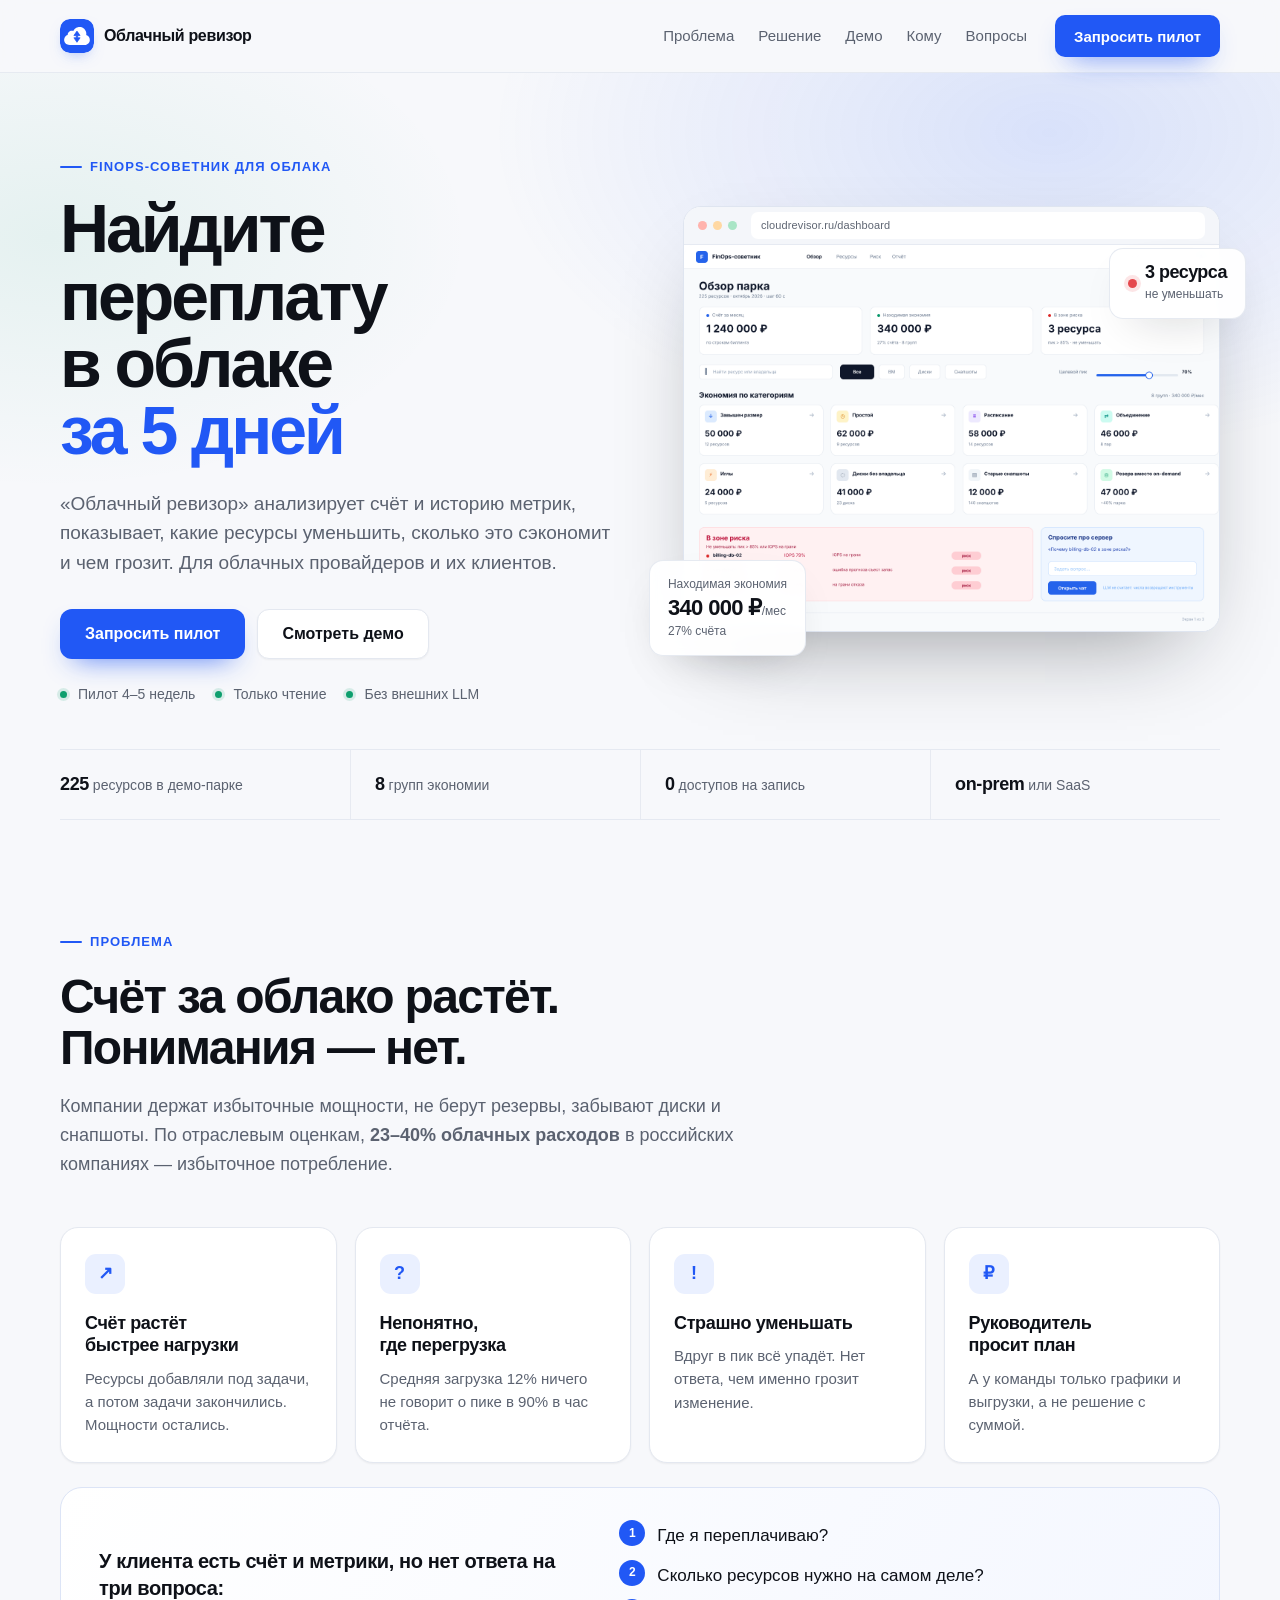
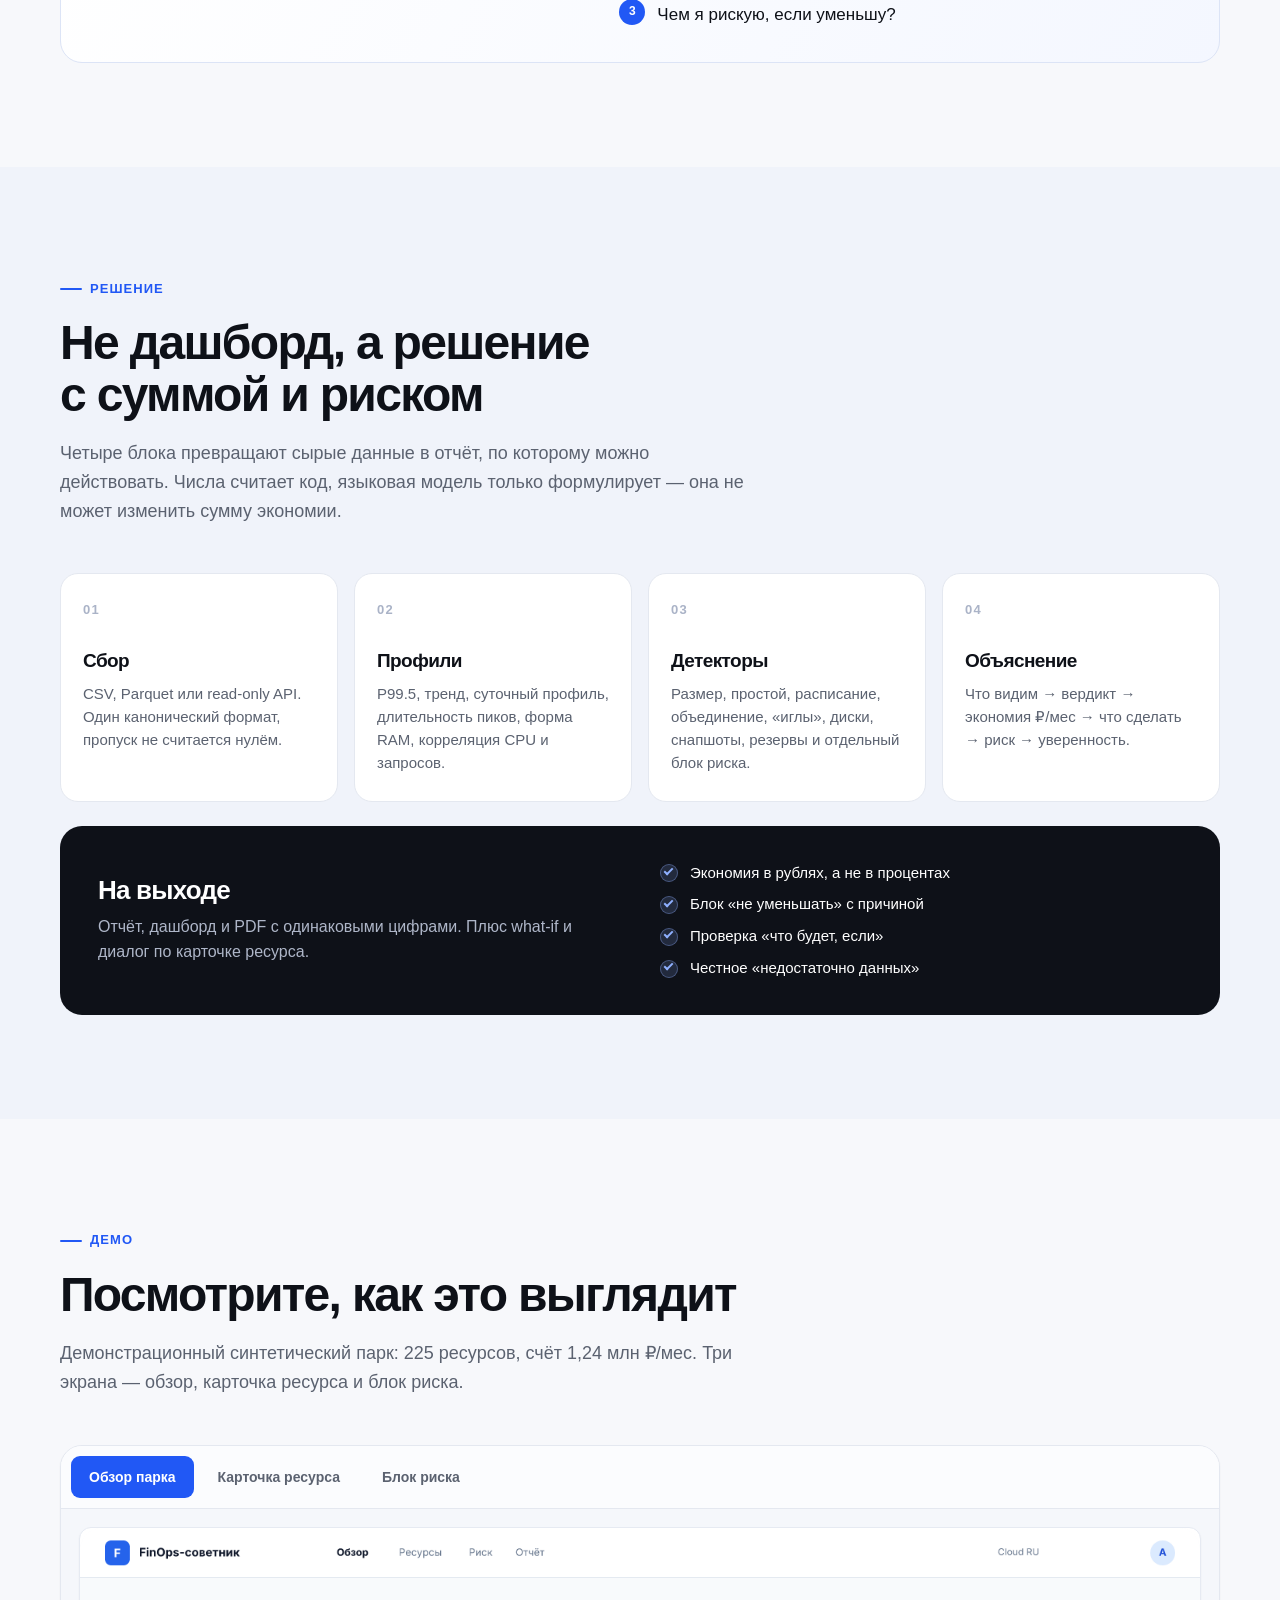
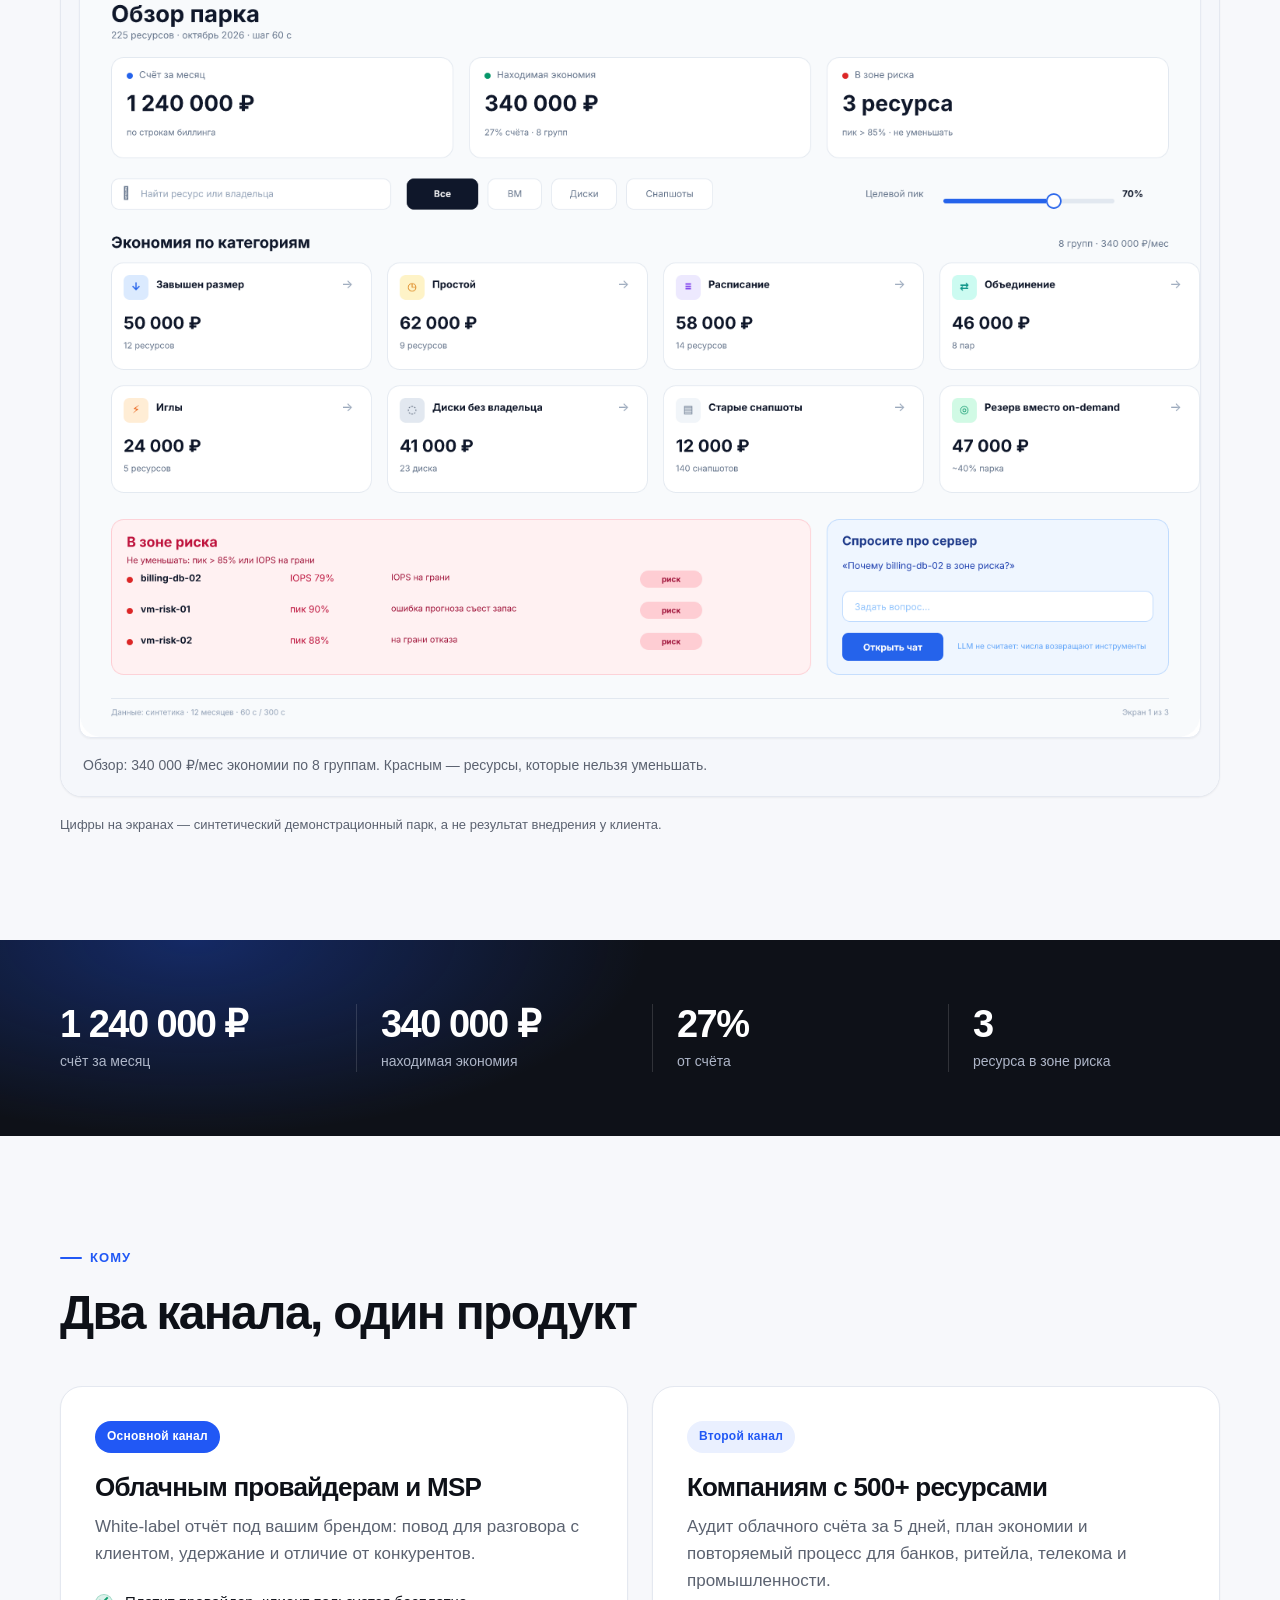
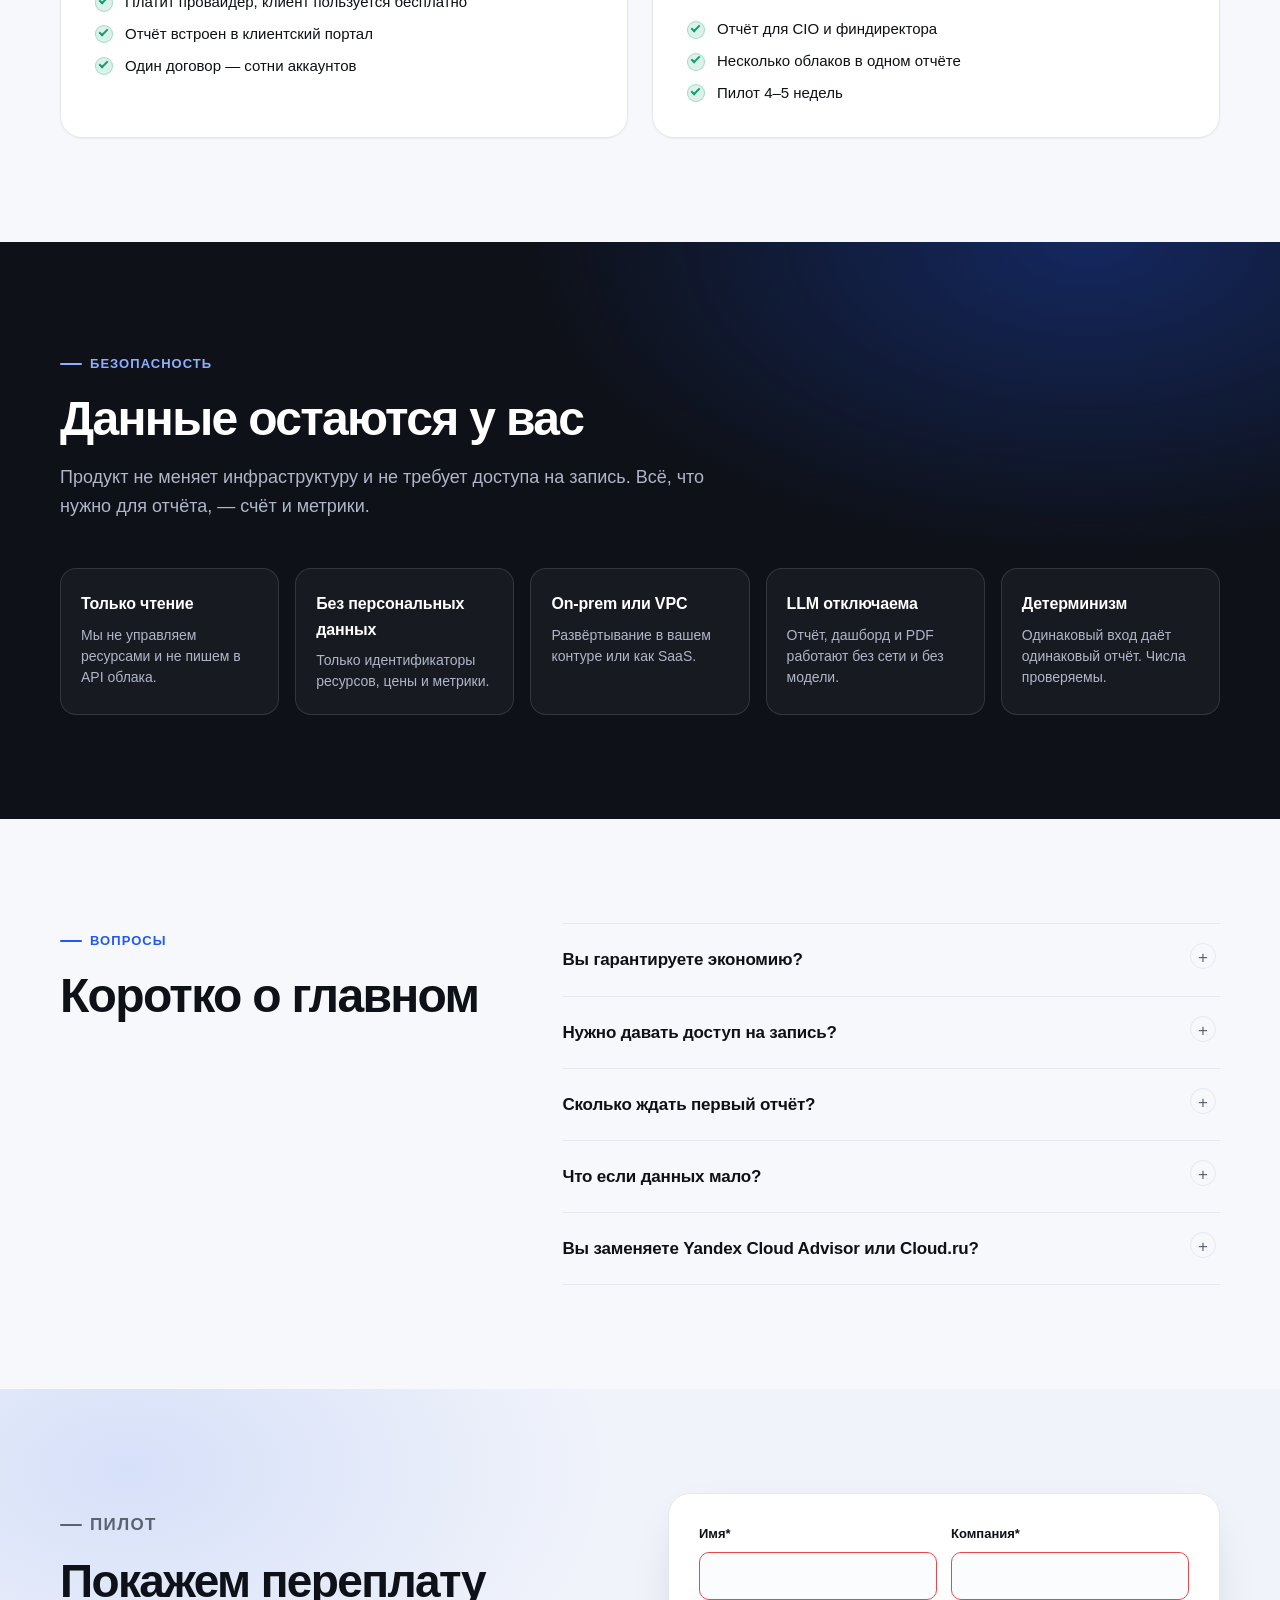
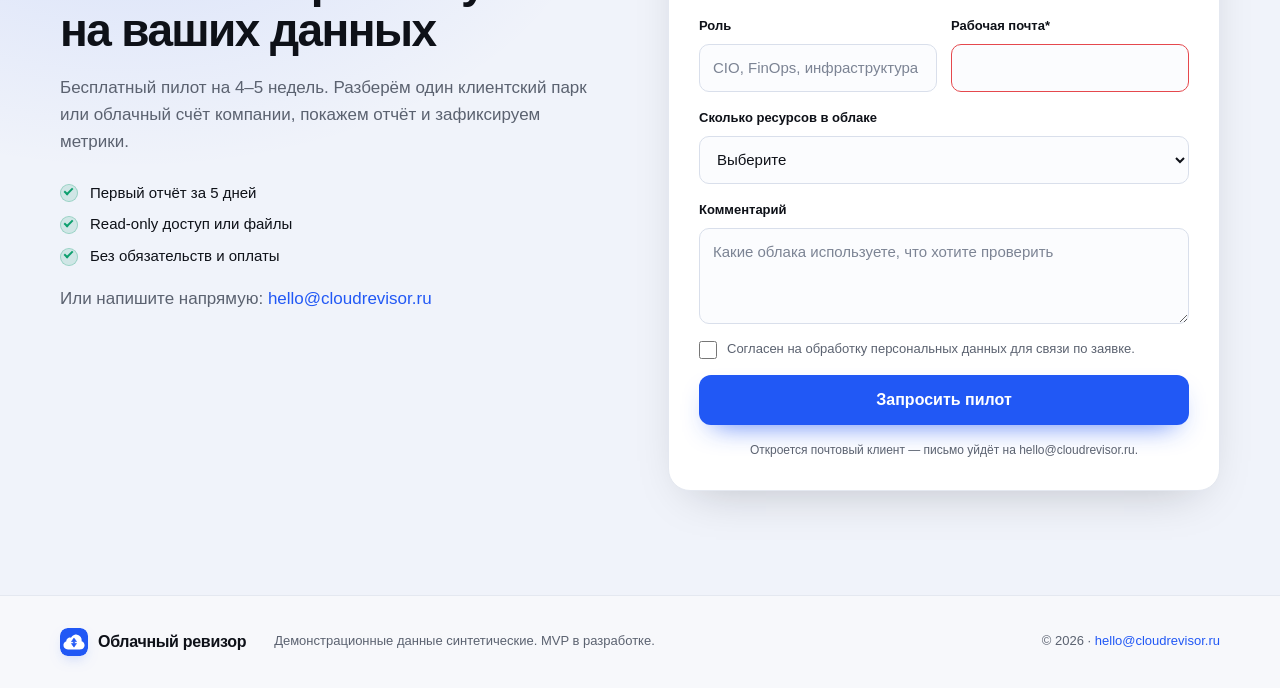
==== commit 208f5df3: "Add logo and favicon" ====
--- a/index.html
+++ b/index.html
@@ -11,7 +11,9 @@
   <meta property="og:description" content="Анализируем счёт и метрики, показываем, какие ресурсы уменьшить, сколько это сэкономит и чем грозит.">
   <meta property="og:image" content="assets/dashboard.png">
   <meta property="og:locale" content="ru_RU">
-  <link rel="icon" href="data:image/svg+xml,%3Csvg xmlns='http://www.w3.org/2000/svg' viewBox='0 0 64 64'%3E%3Crect width='64' height='64' rx='16' fill='%232158F5'/%3E%3Ctext x='32' y='45' font-family='Arial,sans-serif' font-size='38' font-weight='700' fill='white' text-anchor='middle'%3E%E2%82%BD%3C/text%3E%3C/svg%3E">
+  <link rel="icon" type="image/svg+xml" href="assets/favicon.svg">
+  <link rel="icon" type="image/png" sizes="32x32" href="assets/logo-32.png">
+  <link rel="apple-touch-icon" href="assets/logo-192.png">
   <script>document.documentElement.classList.add("js");</script>
   <link rel="stylesheet" href="styles.css">
 </head>
@@ -21,7 +23,7 @@
   <header class="header">
     <div class="container header__inner">
       <a class="brand" href="#top" aria-label="Облачный ревизор — на главную">
-        <span class="brand__mark" aria-hidden="true">₽</span>
+        <img class="brand__mark" src="assets/logo.svg" alt="" width="34" height="34">
         <span class="brand__name">Облачный ревизор</span>
       </a>
 
@@ -364,7 +366,7 @@
   <footer class="footer">
     <div class="container footer__inner">
       <a class="brand brand--footer" href="#top">
-        <span class="brand__mark" aria-hidden="true">₽</span>
+        <img class="brand__mark" src="assets/logo.svg" alt="" width="28" height="28">
         <span class="brand__name">Облачный ревизор</span>
       </a>
       <p class="footer__note">Демонстрационные данные синтетические. MVP в разработке.</p>
--- a/styles.css
+++ b/styles.css
@@ -134,17 +134,12 @@
 }
 
 .brand__mark {
-  display: grid;
-  place-items: center;
   width: 34px;
   height: 34px;
   border-radius: 10px;
-  background: var(--blue);
-  color: #fff;
-  font-size: 20px;
-  font-weight: 700;
-  line-height: 1;
-  box-shadow: 0 6px 16px -6px rgba(33, 88, 245, 0.7);
+  object-fit: contain;
+  flex: 0 0 auto;
+  box-shadow: 0 6px 16px -8px rgba(33, 88, 245, 0.6);
 }
 
 .brand__name {
@@ -1168,7 +1163,6 @@
 .brand--footer .brand__mark {
   width: 28px;
   height: 28px;
-  font-size: 16px;
   border-radius: 8px;
 }
 
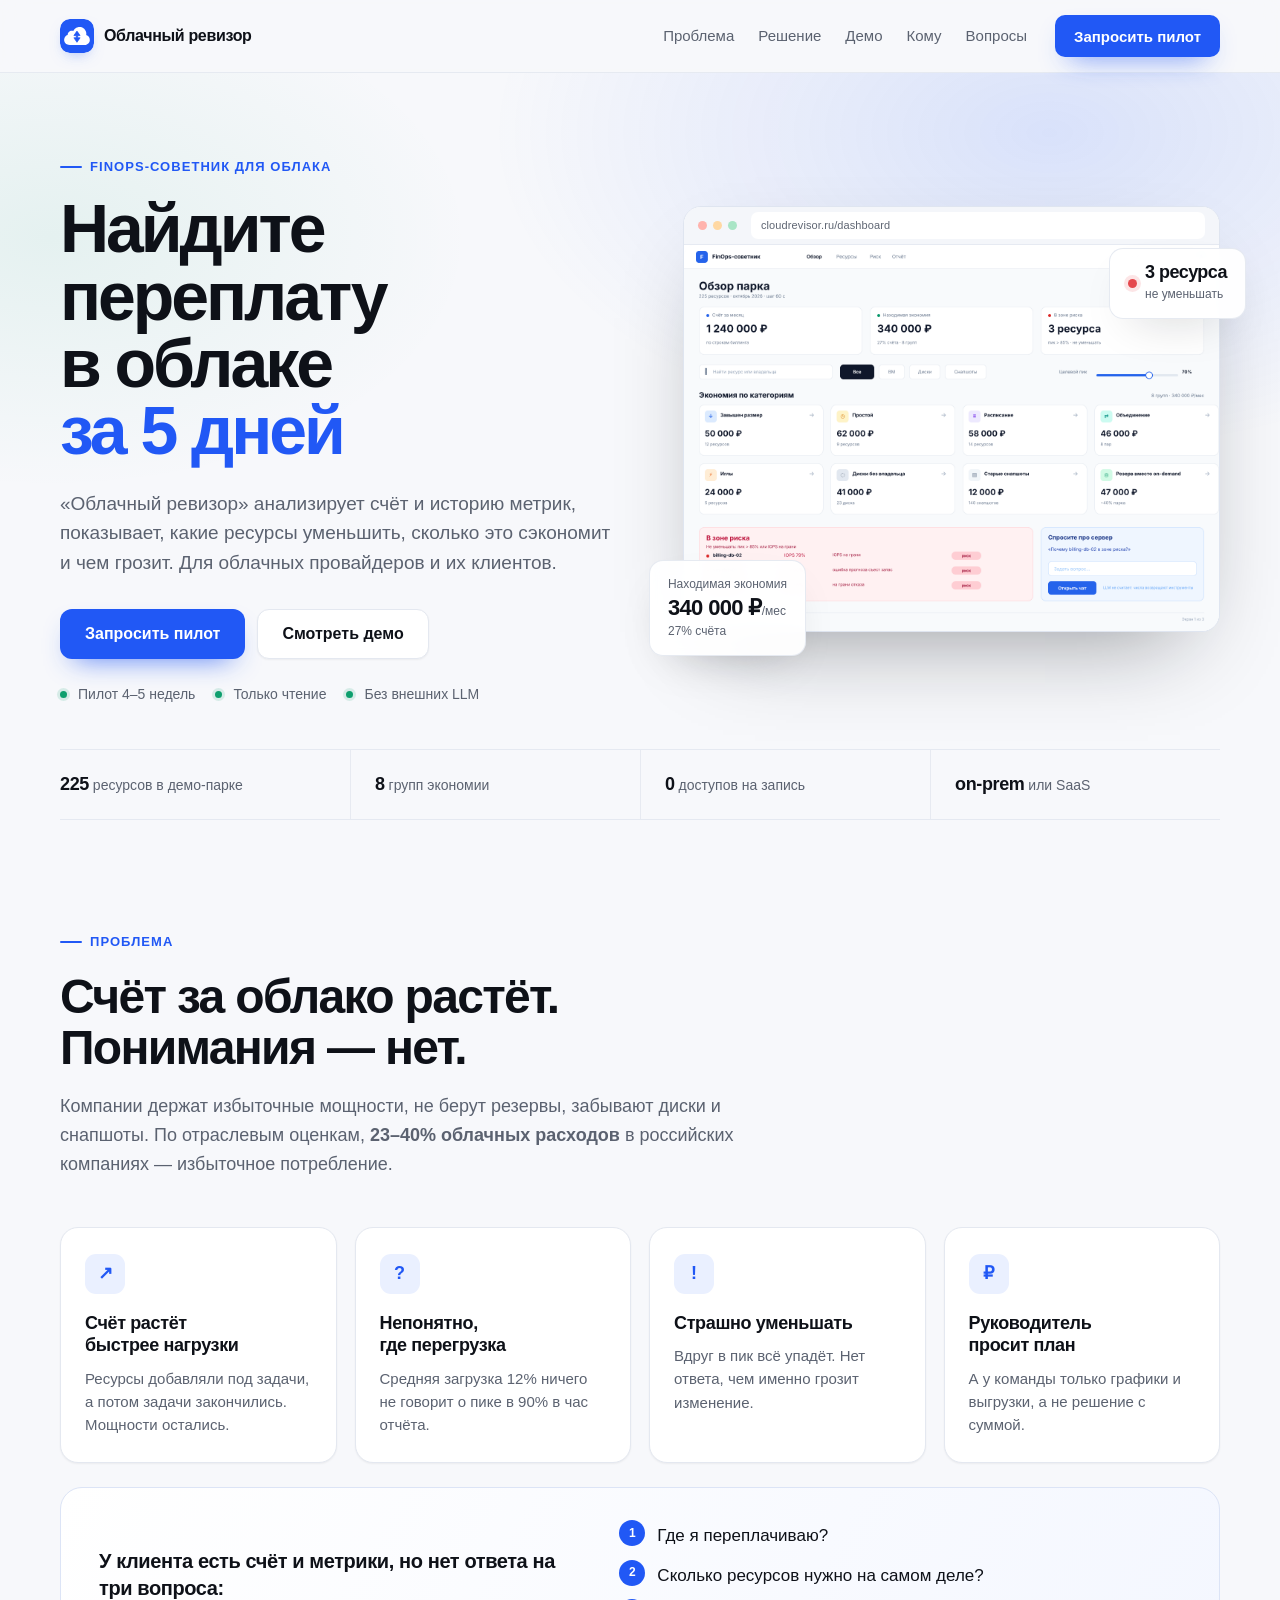
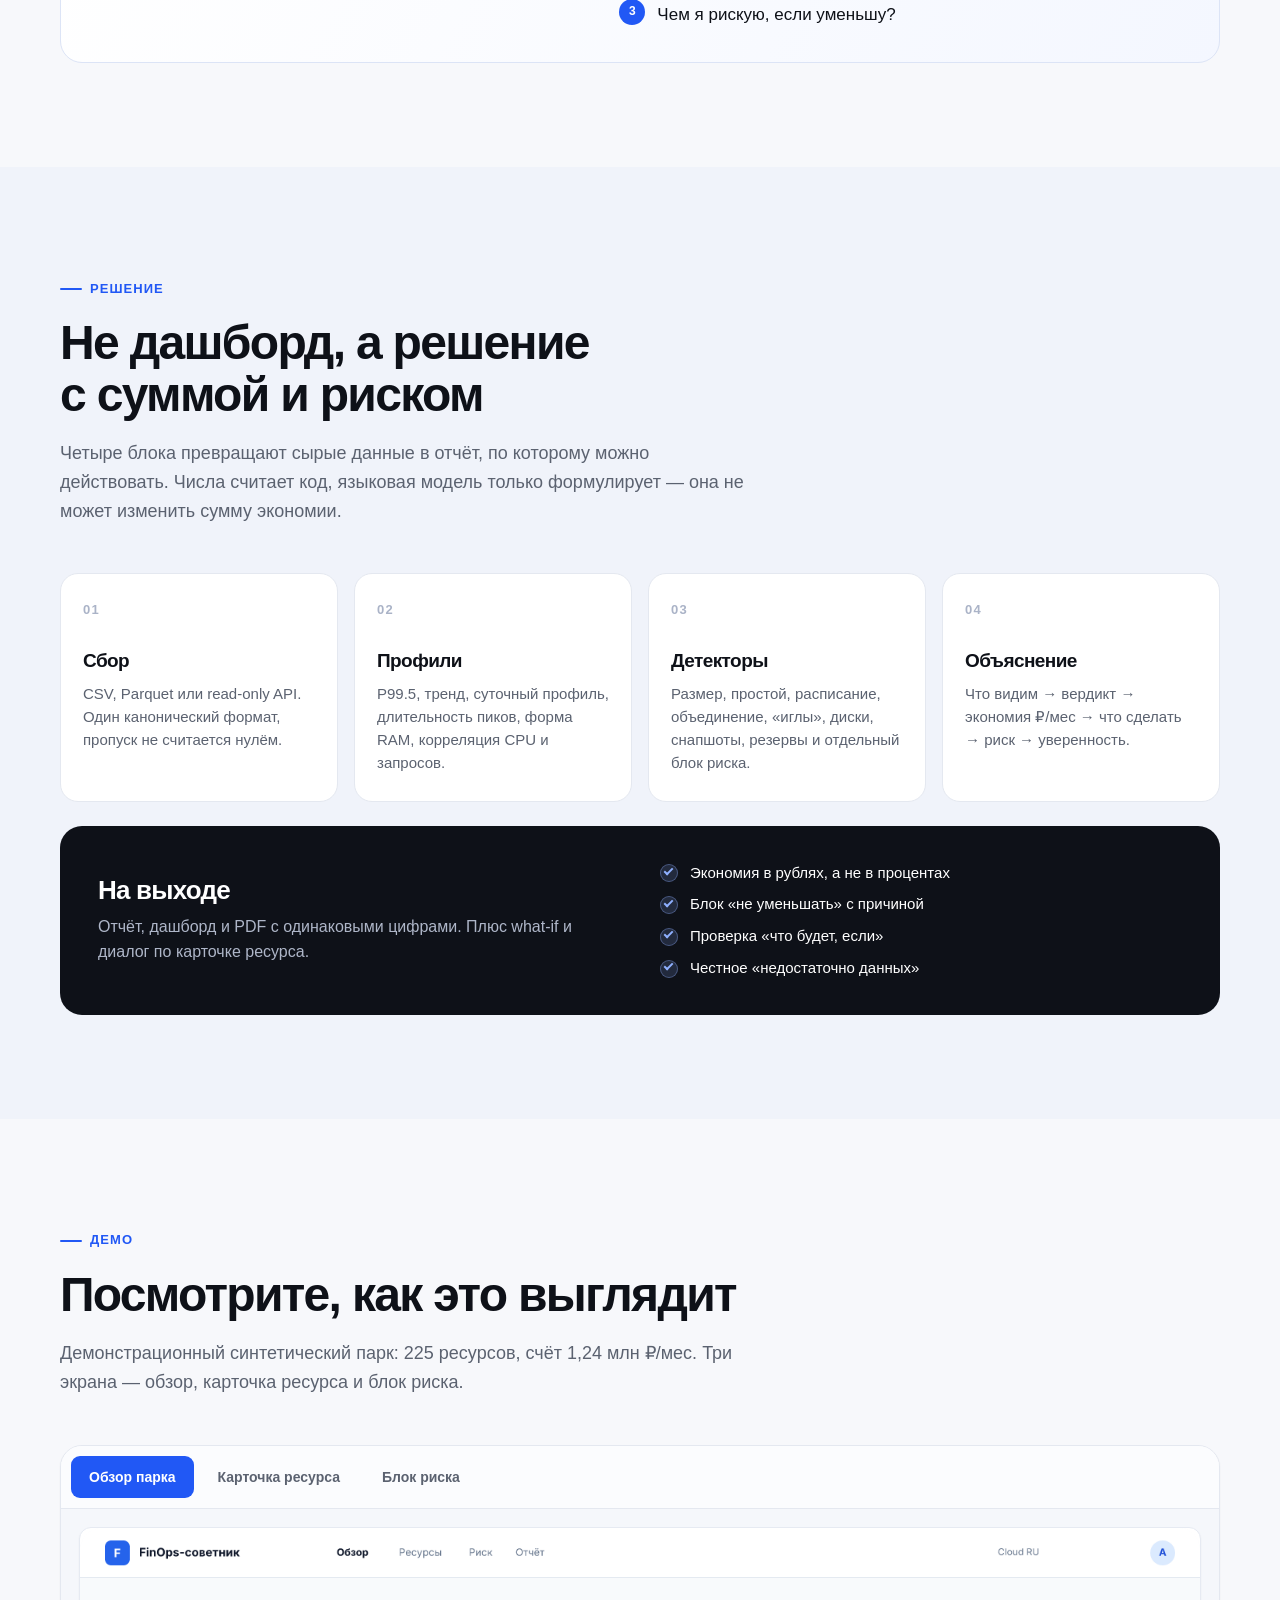
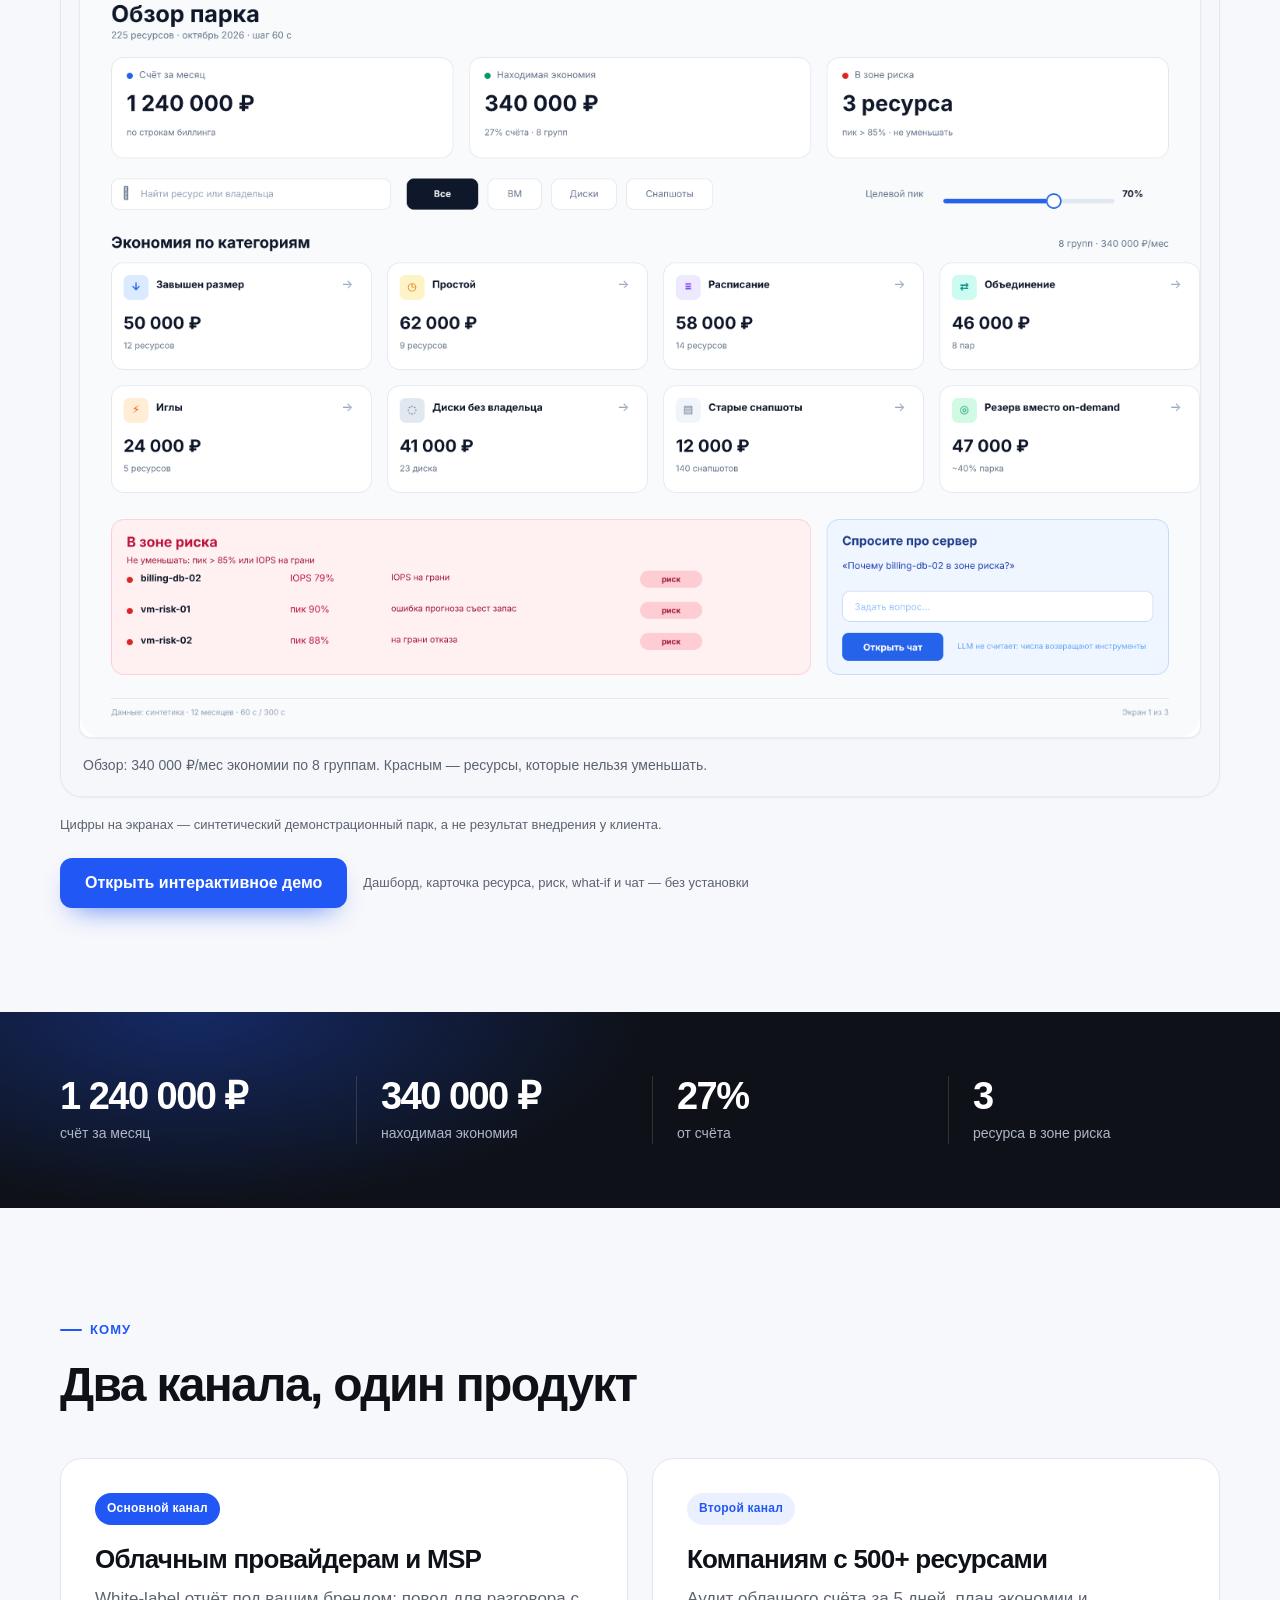
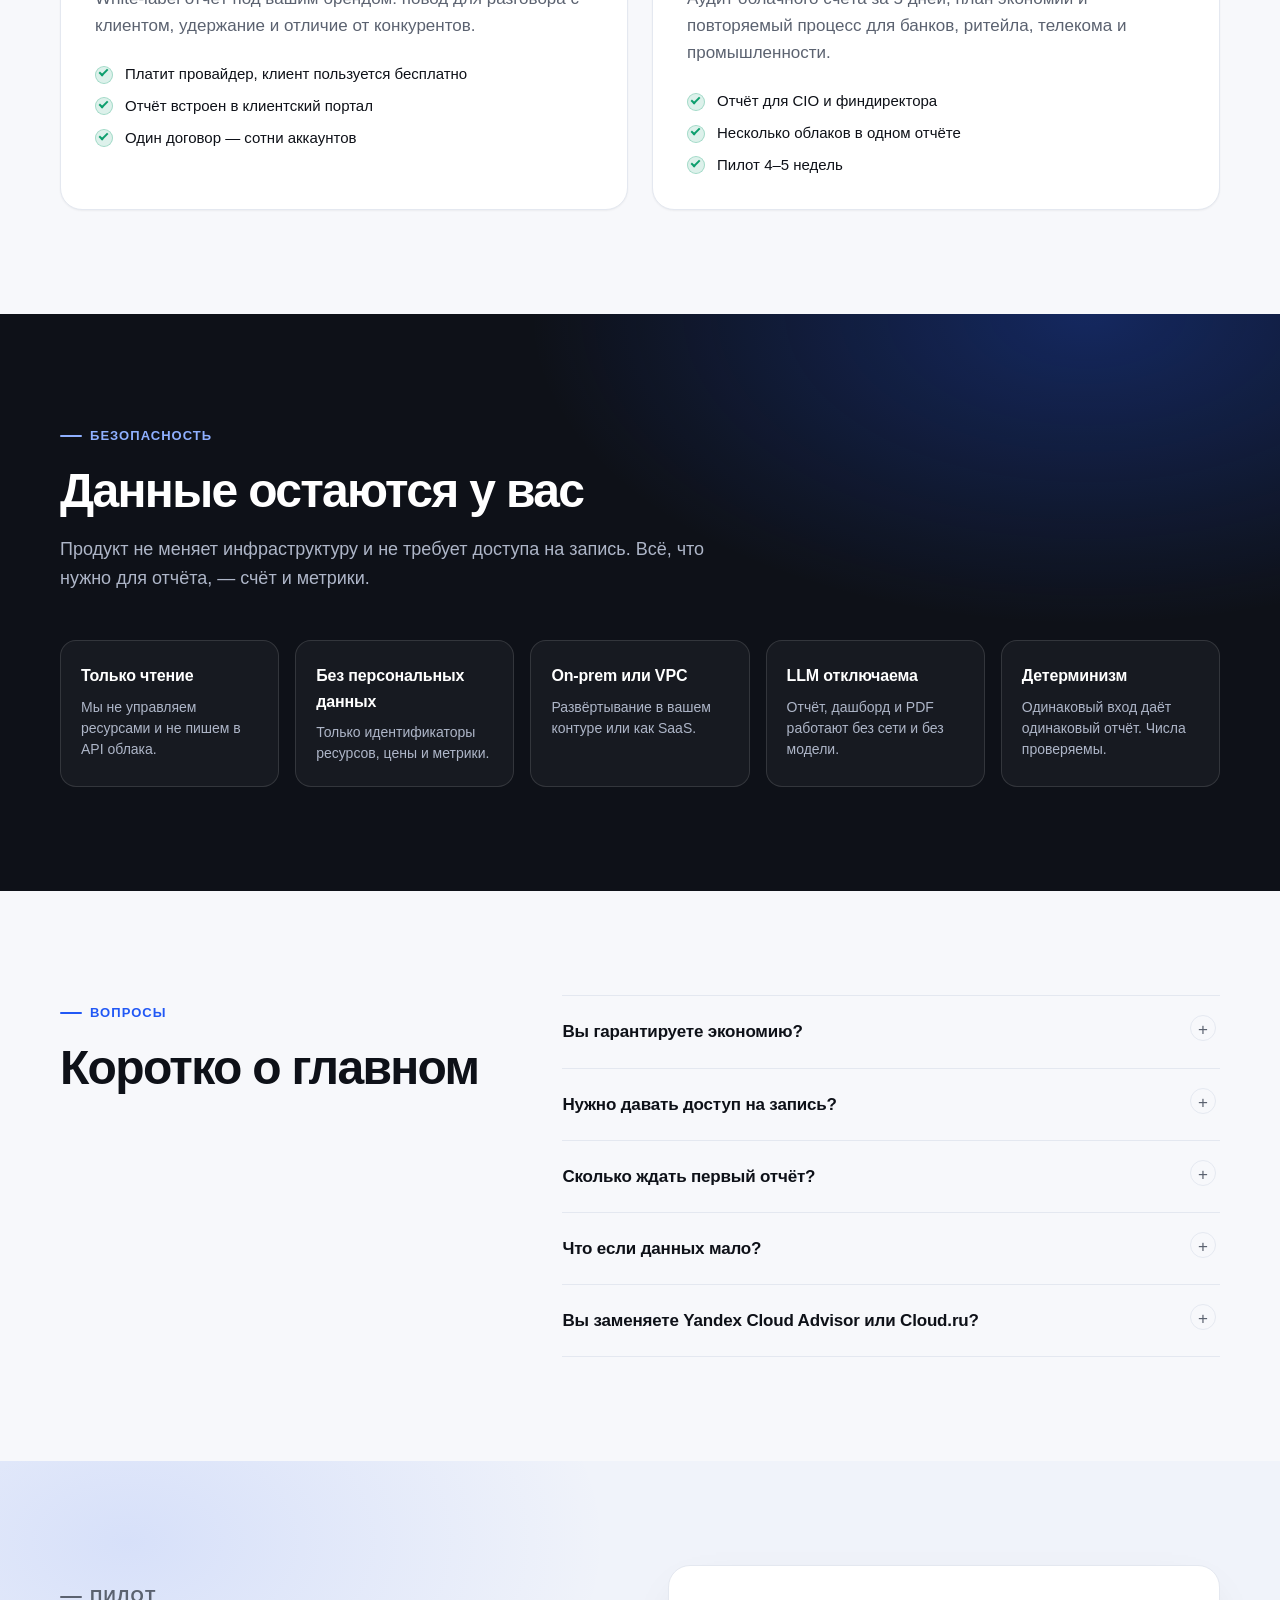
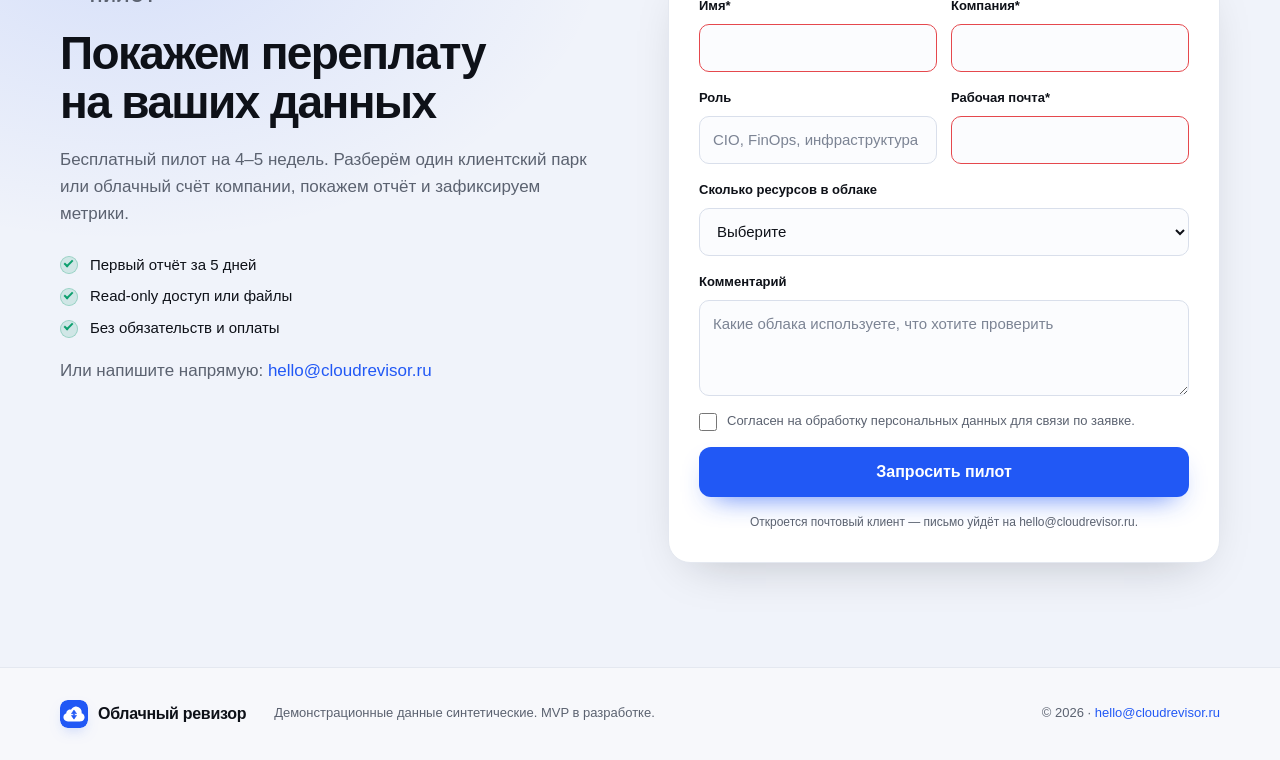
==== commit 81bf04be: "Add interactive product demo" ====
--- a/index.html
+++ b/index.html
@@ -53,7 +53,7 @@
           <p class="lead">«Облачный ревизор» анализирует счёт и историю метрик, показывает, какие ресурсы уменьшить, сколько это сэкономит и чем грозит. Для облачных провайдеров и их клиентов.</p>
           <div class="hero__actions">
             <a class="btn btn--primary" href="#pilot">Запросить пилот</a>
-            <a class="btn btn--ghost" href="#demo">Смотреть демо</a>
+            <a class="btn btn--ghost" href="demo/">Смотреть демо</a>
           </div>
           <ul class="hero__meta">
             <li>Пилот 4–5 недель</li>
@@ -211,6 +211,11 @@
         </div>
 
         <p class="note reveal">Цифры на экранах — синтетический демонстрационный парк, а не результат внедрения у клиента.</p>
+
+        <div class="demo-cta reveal">
+          <a class="btn btn--primary" href="demo/">Открыть интерактивное демо</a>
+          <span>Дашборд, карточка ресурса, риск, what-if и чат — без установки</span>
+        </div>
       </div>
     </section>
 
--- a/styles.css
+++ b/styles.css
@@ -818,6 +818,19 @@
   font-size: 13px;
 }
 
+.demo-cta {
+  display: flex;
+  flex-wrap: wrap;
+  align-items: center;
+  gap: 12px 16px;
+  margin-top: 22px;
+}
+
+.demo-cta span {
+  color: var(--muted);
+  font-size: 13px;
+}
+
 /* Stats */
 
 .stats {
